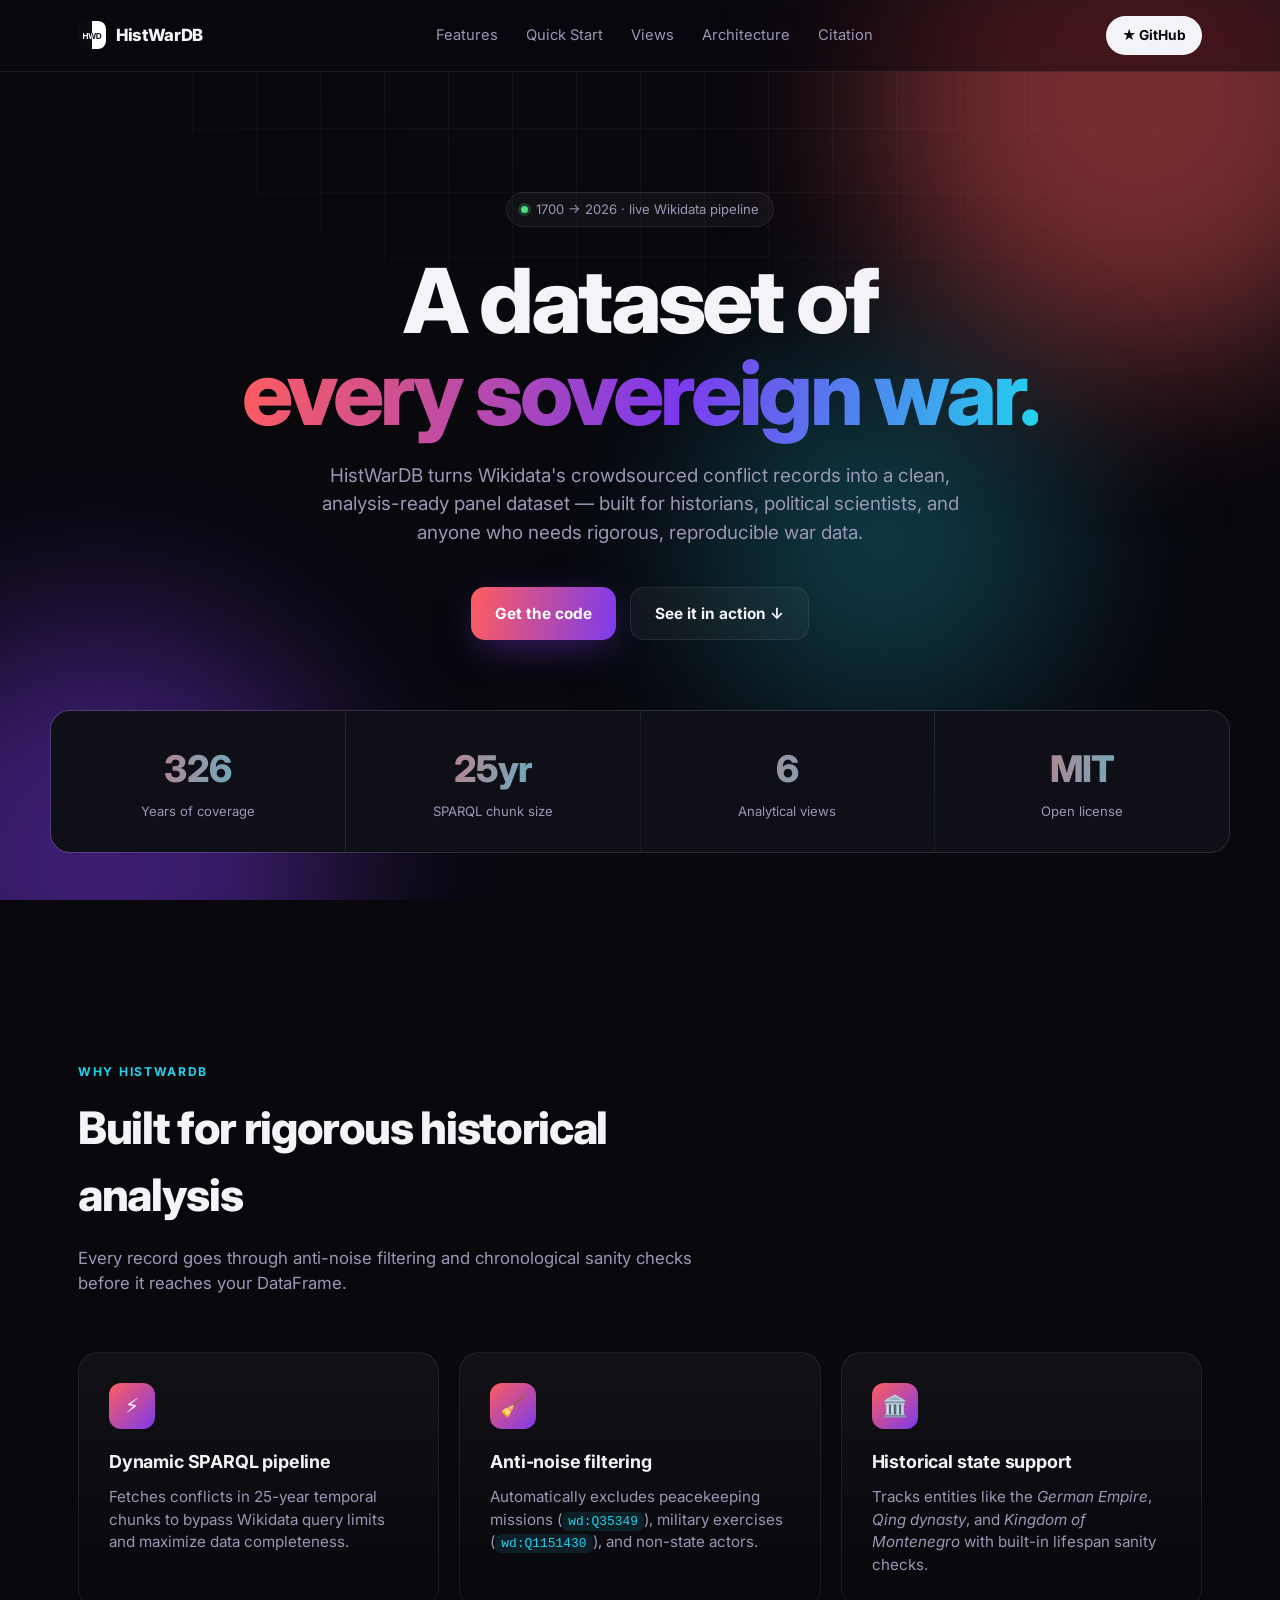
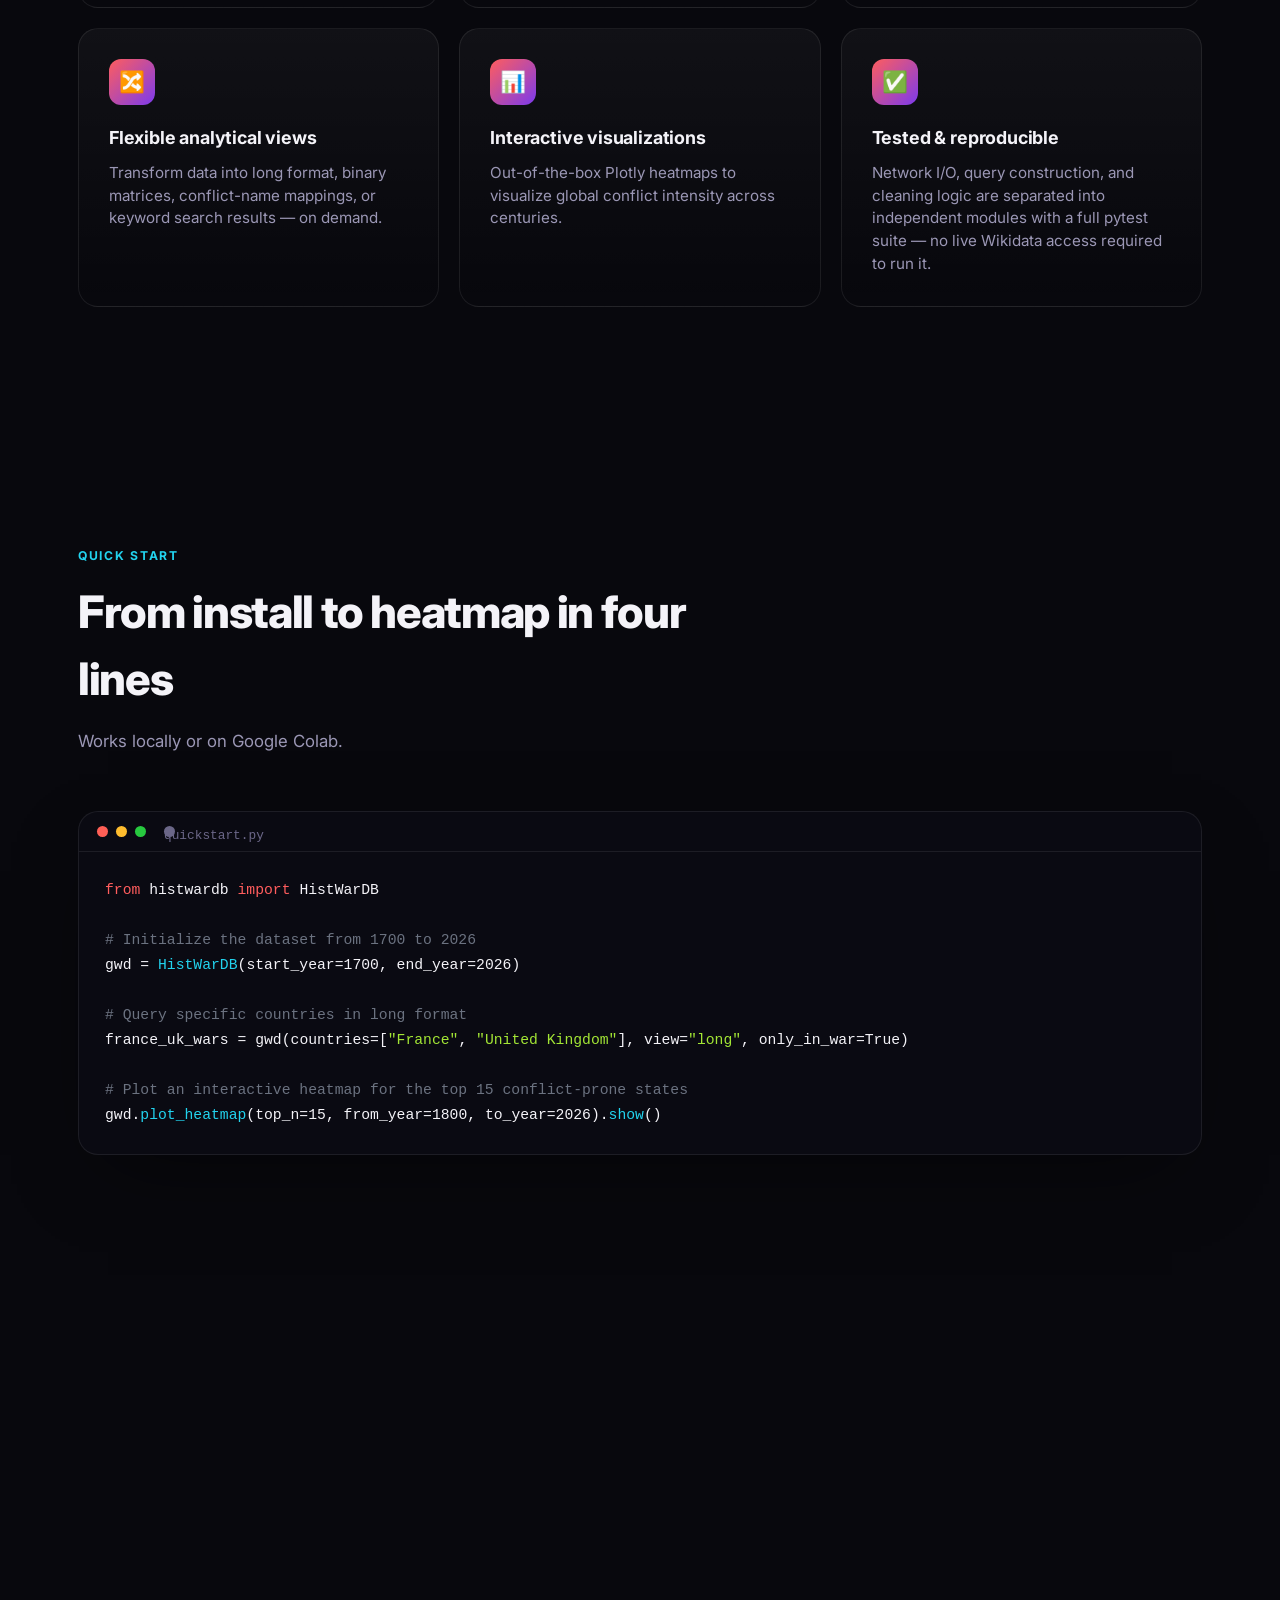
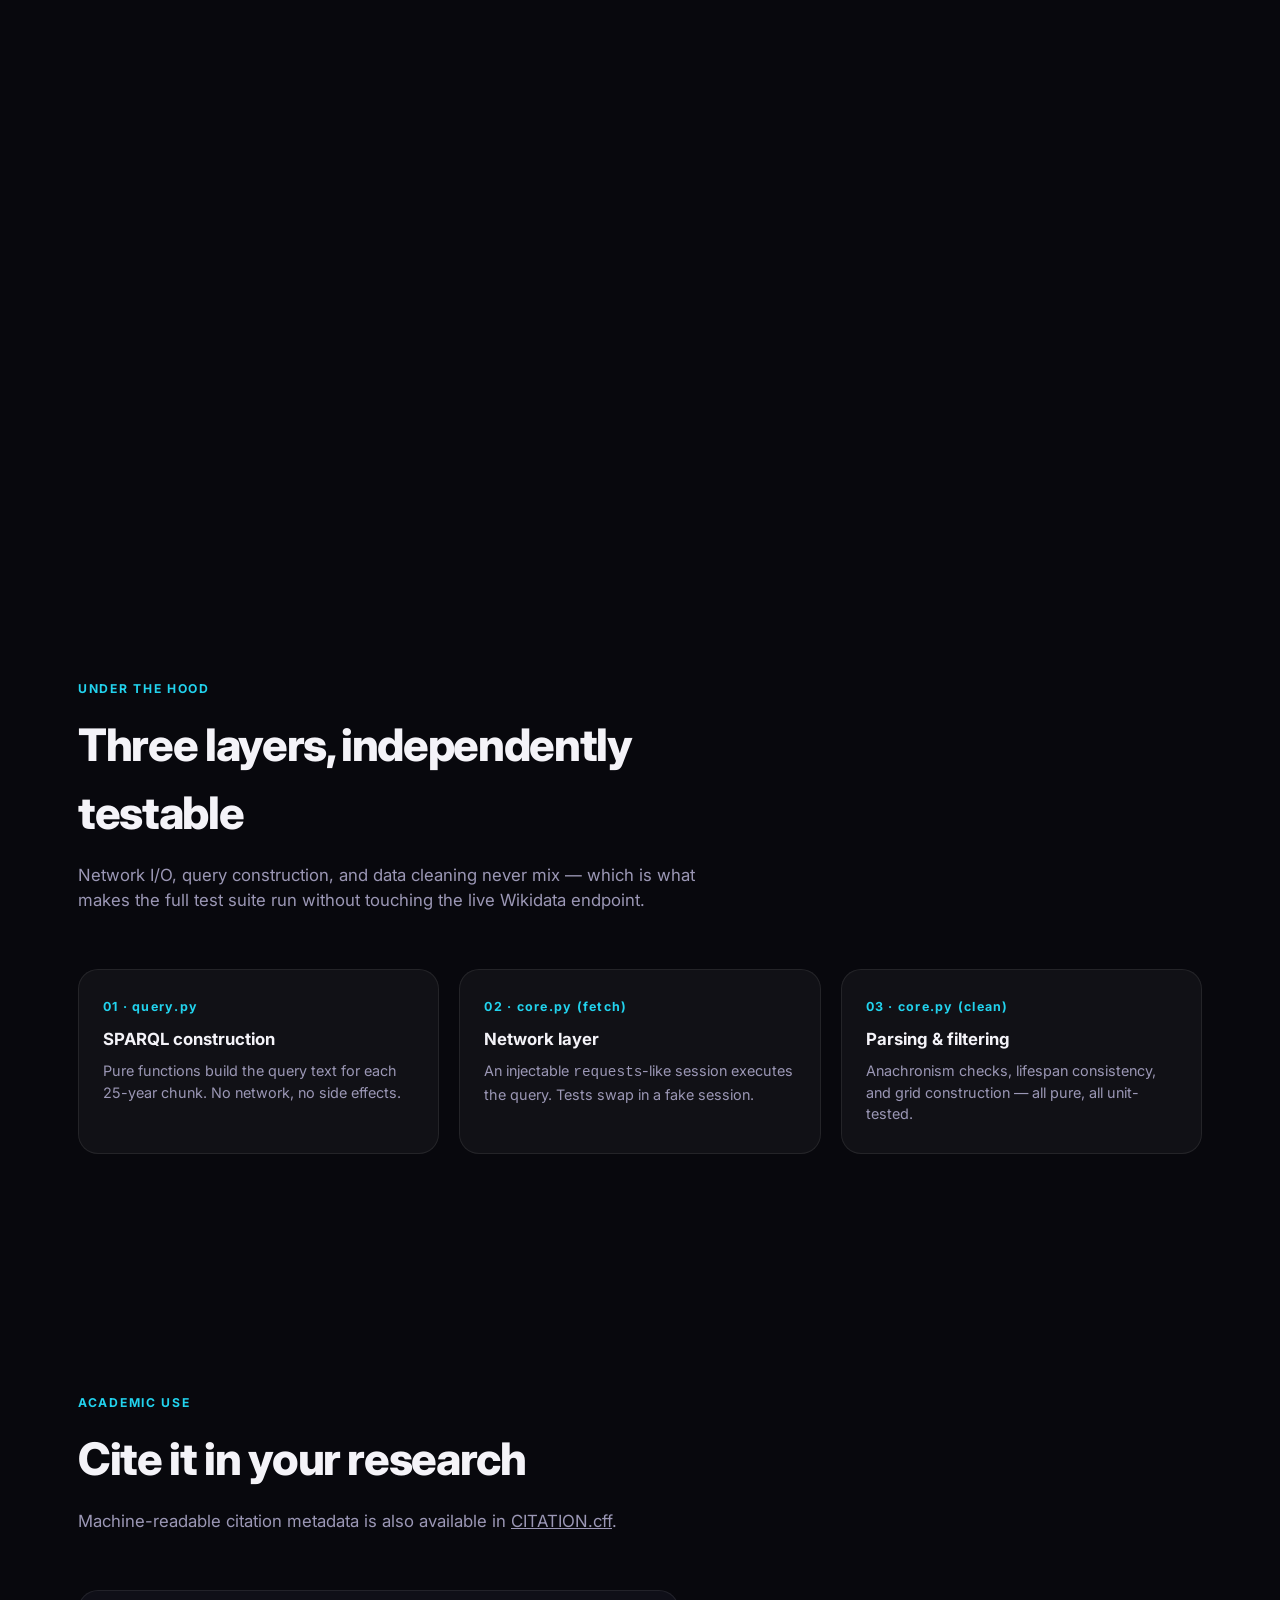
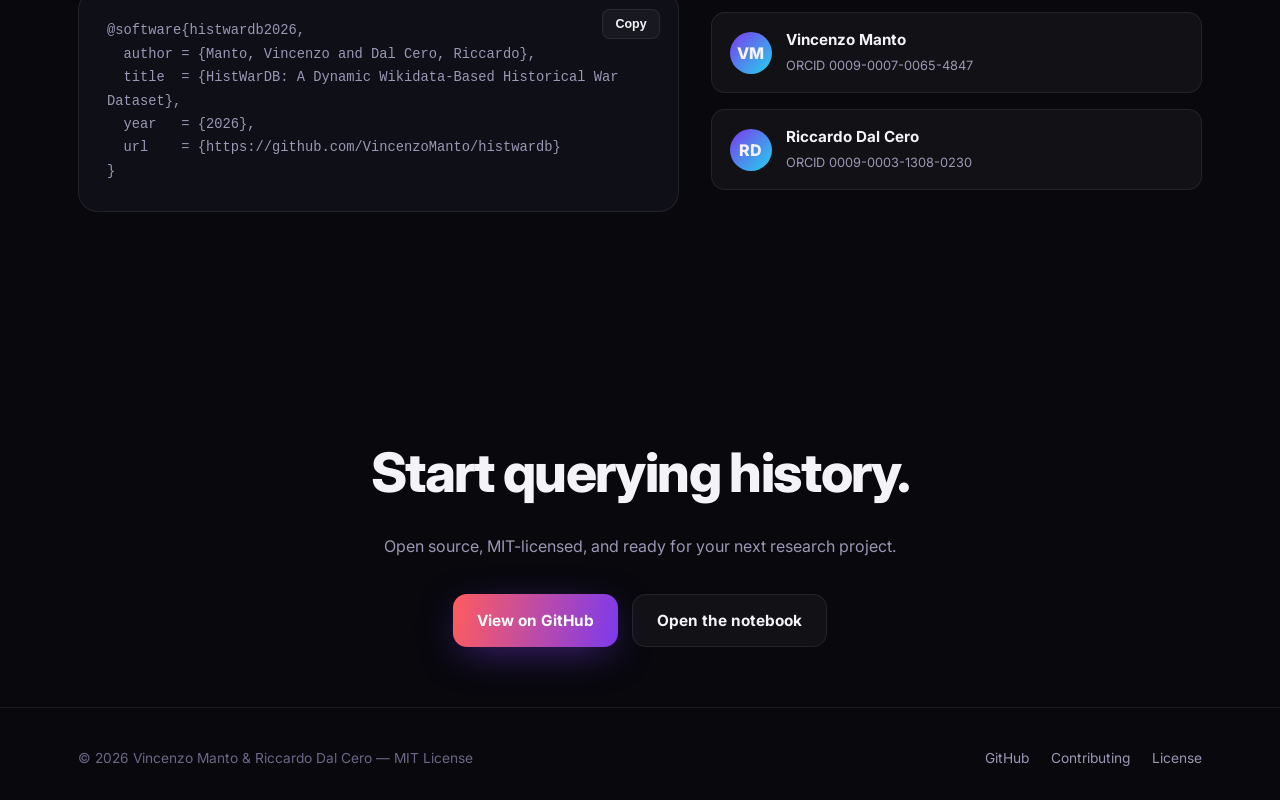
==== docs/index.html @ 5e4bce98 "pages" ====
<!doctype html>
<html lang="en">
<head>
<meta charset="utf-8" />
<meta name="viewport" content="width=device-width, initial-scale=1" />
<title>HistWarDB — Historical & Sovereign War Dataset from Wikidata</title>
<meta name="description" content="HistWarDB is an open-source Python toolkit that extracts, cleans, and analyzes global warfare data from Wikidata (1700–present). Dynamic SPARQL pipeline, anti-noise filtering, historical-state support, and interactive visualizations for researchers and data scientists." />
<meta name="keywords" content="HistWarDB, Wikidata, war dataset, conflict data, historical data, political science, SPARQL, open data, academic dataset, Python toolkit" />
<meta name="author" content="Vincenzo Manto, Riccardo Dal Cero" />
<meta name="robots" content="index, follow, max-image-preview:large" />
<link rel="canonical" href="https://vincenzomanto.github.io/HistWarDB/" />

<!-- Open Graph -->
<meta property="og:type" content="website" />
<meta property="og:site_name" content="HistWarDB" />
<meta property="og:title" content="HistWarDB — Historical & Sovereign War Dataset from Wikidata" />
<meta property="og:description" content="Dynamic SPARQL pipeline, anti-noise filtering, and interactive visualizations for global warfare data spanning 1700 to the present." />
<meta property="og:url" content="https://vincenzomanto.github.io/HistWarDB/" />
<meta property="og:image" content="https://vincenzomanto.github.io/HistWarDB/assets/og-image.svg" />
<meta property="og:image:width" content="1200" />
<meta property="og:image:height" content="630" />

<!-- Twitter -->
<meta name="twitter:card" content="summary_large_image" />
<meta name="twitter:title" content="HistWarDB — Historical & Sovereign War Dataset from Wikidata" />
<meta name="twitter:description" content="Open-source Python toolkit for extracting and analyzing global warfare data from Wikidata (1700–present)." />
<meta name="twitter:image" content="https://vincenzomanto.github.io/HistWarDB/assets/og-image.svg" />

<link rel="icon" type="image/svg+xml" href="assets/favicon.svg" />
<link rel="preconnect" href="https://fonts.googleapis.com" />
<link rel="preconnect" href="https://fonts.gstatic.com" crossorigin />
<link href="https://fonts.googleapis.com/css2?family=Inter:wght@400;500;600;700;800&display=swap" rel="stylesheet" />
<link rel="stylesheet" href="assets/style.css" />

<script type="application/ld+json">
{
  "@context": "https://schema.org",
  "@type": "SoftwareSourceCode",
  "name": "HistWarDB",
  "alternateName": "HistoricalWarDB",
  "description": "A dynamic, programmatic Python toolkit that extracts, cleans, and analyzes global warfare data from Wikidata spanning from 1700 to the present, supporting both modern sovereign states and historical empires.",
  "url": "https://vincenzomanto.github.io/HistWarDB/",
  "codeRepository": "https://github.com/VincenzoManto/histwardb",
  "programmingLanguage": "Python",
  "license": "https://opensource.org/licenses/MIT",
  "keywords": "wikidata, conflict-data, historical-data, political-science, war, open-data",
  "author": [
    {
      "@type": "Person",
      "name": "Vincenzo Manto",
      "sameAs": "https://orcid.org/0009-0007-0065-4847"
    },
    {
      "@type": "Person",
      "name": "Riccardo Dal Cero",
      "sameAs": "https://orcid.org/0009-0003-1308-0230"
    }
  ],
  "dateModified": "2026-10-08"
}
</script>
</head>
<body>

<div class="fx-grid" aria-hidden="true"></div>
<div class="fx-blobs" aria-hidden="true">
  <span class="b1"></span>
  <span class="b2"></span>
  <span class="b3"></span>
</div>

<header class="nav">
  <div class="nav-inner">
    <a class="brand" href="#top">
      <img src="assets/favicon.svg" alt="" width="28" height="28" />
      HistWarDB
    </a>
    <nav class="links">
      <a href="#features">Features</a>
      <a href="#quickstart">Quick Start</a>
      <a href="#views">Views</a>
      <a href="#architecture">Architecture</a>
      <a href="#citation">Citation</a>
    </nav>
    <a class="nav-cta" href="https://github.com/VincenzoManto/histwardb" rel="noopener">
      ★ GitHub
    </a>
  </div>
</header>

<main id="top">

  <section class="hero wrap">
    <span class="kicker"><span class="dot"></span> 1700 → 2026 · live Wikidata pipeline</span>
    <h1 class="display">A dataset of<br><span class="accent">every sovereign war.</span></h1>
    <p class="sub">
      HistWarDB turns Wikidata's crowdsourced conflict records into a clean,
      analysis-ready panel dataset — built for historians, political
      scientists, and anyone who needs rigorous, reproducible war data.
    </p>
    <div class="hero-cta">
      <a class="btn primary" href="https://github.com/VincenzoManto/histwardb" rel="noopener">Get the code</a>
      <a class="btn ghost" href="#quickstart">See it in action ↓</a>
    </div>

    <div class="stats reveal">
      <div class="stat">
        <div class="num"><span data-count="326" data-suffix="">0</span></div>
        <div class="lbl">Years of coverage</div>
      </div>
      <div class="stat">
        <div class="num"><span data-count="25" data-suffix="yr">0</span></div>
        <div class="lbl">SPARQL chunk size</div>
      </div>
      <div class="stat">
        <div class="num"><span data-count="6" data-suffix="">0</span></div>
        <div class="lbl">Analytical views</div>
      </div>
      <div class="stat">
        <div class="num">MIT</div>
        <div class="lbl">Open license</div>
      </div>
    </div>
  </section>

  <section id="features">
    <div class="wrap">
      <div class="section-head reveal">
        <span class="eyebrow">Why HistWarDB</span>
        <h2>Built for rigorous historical analysis</h2>
        <p>Every record goes through anti-noise filtering and chronological sanity checks before it reaches your DataFrame.</p>
      </div>

      <div class="grid">
        <div class="card reveal">
          <div class="icon">⚡</div>
          <h3>Dynamic SPARQL pipeline</h3>
          <p>Fetches conflicts in 25-year temporal chunks to bypass Wikidata query limits and maximize data completeness.</p>
        </div>
        <div class="card reveal">
          <div class="icon">🧹</div>
          <h3>Anti-noise filtering</h3>
          <p>Automatically excludes peacekeeping missions (<code>wd:Q35349</code>), military exercises (<code>wd:Q1151430</code>), and non-state actors.</p>
        </div>
        <div class="card reveal">
          <div class="icon">🏛️</div>
          <h3>Historical state support</h3>
          <p>Tracks entities like the <em>German Empire</em>, <em>Qing dynasty</em>, and <em>Kingdom of Montenegro</em> with built-in lifespan sanity checks.</p>
        </div>
        <div class="card reveal">
          <div class="icon">🔀</div>
          <h3>Flexible analytical views</h3>
          <p>Transform data into long format, binary matrices, conflict-name mappings, or keyword search results — on demand.</p>
        </div>
        <div class="card reveal">
          <div class="icon">📊</div>
          <h3>Interactive visualizations</h3>
          <p>Out-of-the-box Plotly heatmaps to visualize global conflict intensity across centuries.</p>
        </div>
        <div class="card reveal">
          <div class="icon">✅</div>
          <h3>Tested & reproducible</h3>
          <p>Network I/O, query construction, and cleaning logic are separated into independent modules with a full pytest suite — no live Wikidata access required to run it.</p>
        </div>
      </div>
    </div>
  </section>

  <section id="quickstart">
    <div class="wrap">
      <div class="section-head reveal">
        <span class="eyebrow">Quick start</span>
        <h2>From install to heatmap in four lines</h2>
        <p>Works locally or on Google Colab.</p>
      </div>

      <div class="code-panel reveal">
        <div class="code-topbar">
          <span></span><span></span><span></span>
          <span class="filename">quickstart.py</span>
        </div>
        <pre class="code"><span class="k">from</span> <span class="n">histwardb</span> <span class="k">import</span> <span class="n">HistWarDB</span>

<span class="c"># Initialize the dataset from 1700 to 2026</span>
<span class="n">gwd</span> <span class="n">=</span> <span class="f">HistWarDB</span>(<span class="n">start_year</span>=<span class="n">1700</span>, <span class="n">end_year</span>=<span class="n">2026</span>)

<span class="c"># Query specific countries in long format</span>
<span class="n">france_uk_wars</span> <span class="n">=</span> <span class="n">gwd</span>(<span class="n">countries</span>=[<span class="s">"France"</span>, <span class="s">"United Kingdom"</span>], <span class="n">view</span>=<span class="s">"long"</span>, <span class="n">only_in_war</span>=<span class="n">True</span>)

<span class="c"># Plot an interactive heatmap for the top 15 conflict-prone states</span>
<span class="n">gwd</span>.<span class="f">plot_heatmap</span>(<span class="n">top_n</span>=<span class="n">15</span>, <span class="n">from_year</span>=<span class="n">1800</span>, <span class="n">to_year</span>=<span class="n">2026</span>).<span class="f">show</span>()</pre>
      </div>
    </div>
  </section>

  <section id="views">
    <div class="wrap">
      <div class="section-head reveal">
        <span class="eyebrow">Analytical views</span>
        <h2>One call, six shapes of data</h2>
        <p>Every view respects the same filters: <code>countries</code>, <code>from_date</code>/<code>to_date</code>, <code>only_in_war</code>, <code>keyword</code>.</p>
      </div>

      <table class="views-table reveal">
        <thead>
          <tr><th>View</th><th>Returns</th></tr>
        </thead>
        <tbody>
          <tr><td><code>"long"</code></td><td>Tidy DataFrame: <code>Country</code>, <code>Year</code>, <code>War_State</code>, <code>Active_Conflicts</code>.</td></tr>
          <tr><td><code>"binary"</code></td><td>Wide pivot: countries × years, <code>1</code> = at war, <code>0</code> = peace.</td></tr>
          <tr><td><code>"names"</code></td><td>Wide pivot with literal conflict names active per year.</td></tr>
          <tr><td><code>"list"</code></td><td>Alphabetical list of unique conflict names under current filters.</td></tr>
          <tr><td><code>"countries"</code></td><td>Sorted list of active states matching the query.</td></tr>
          <tr><td><code>"conflicts"</code></td><td>Sorted list of unique conflicts matching the query.</td></tr>
        </tbody>
      </table>
    </div>
  </section>

  <section id="architecture">
    <div class="wrap">
      <div class="section-head reveal">
        <span class="eyebrow">Under the hood</span>
        <h2>Three layers, independently testable</h2>
        <p>Network I/O, query construction, and data cleaning never mix — which is what makes the full test suite run without touching the live Wikidata endpoint.</p>
      </div>

      <div class="arch reveal">
        <div class="step">
          <div class="no">01 · query.py</div>
          <h4>SPARQL construction</h4>
          <p>Pure functions build the query text for each 25-year chunk. No network, no side effects.</p>
        </div>
        <div class="step">
          <div class="no">02 · core.py (fetch)</div>
          <h4>Network layer</h4>
          <p>An injectable <code>requests</code>-like session executes the query. Tests swap in a fake session.</p>
        </div>
        <div class="step">
          <div class="no">03 · core.py (clean)</div>
          <h4>Parsing &amp; filtering</h4>
          <p>Anachronism checks, lifespan consistency, and grid construction — all pure, all unit-tested.</p>
        </div>
      </div>
    </div>
  </section>

  <section id="citation">
    <div class="wrap">
      <div class="section-head reveal">
        <span class="eyebrow">Academic use</span>
        <h2>Cite it in your research</h2>
        <p>Machine-readable citation metadata is also available in <a href="https://github.com/VincenzoManto/histwardb/blob/main/CITATION.cff">CITATION.cff</a>.</p>
      </div>

      <div class="cite-panel reveal">
        <div class="cite-box">
          <button class="copy-btn" data-copy="#bibtex">Copy</button>
          <pre id="bibtex">@software{histwardb2026,
  author = {Manto, Vincenzo and Dal Cero, Riccardo},
  title  = {HistWarDB: A Dynamic Wikidata-Based Historical War Dataset},
  year   = {2026},
  url    = {https://github.com/VincenzoManto/histwardb}
}</pre>
        </div>
        <div class="authors">
          <a class="author" href="https://orcid.org/0009-0007-0065-4847" rel="noopener">
            <div class="av">VM</div>
            <div class="meta"><strong>Vincenzo Manto</strong><span>ORCID 0009-0007-0065-4847</span></div>
          </a>
          <a class="author" href="https://orcid.org/0009-0003-1308-0230" rel="noopener">
            <div class="av">RD</div>
            <div class="meta"><strong>Riccardo Dal Cero</strong><span>ORCID 0009-0003-1308-0230</span></div>
          </a>
        </div>
      </div>
    </div>
  </section>

  <section class="cta-final wrap reveal">
    <h2>Start querying history.</h2>
    <p>Open source, MIT-licensed, and ready for your next research project.</p>
    <div class="hero-cta">
      <a class="btn primary" href="https://github.com/VincenzoManto/histwardb" rel="noopener">View on GitHub</a>
      <a class="btn ghost" href="https://github.com/VincenzoManto/histwardb/blob/main/HistWarDB.ipynb" rel="noopener">Open the notebook</a>
    </div>
  </section>

</main>

<footer>
  <div class="wrap foot-inner">
    <span>© 2026 Vincenzo Manto &amp; Riccardo Dal Cero — MIT License</span>
    <div class="foot-links">
      <a href="https://github.com/VincenzoManto/histwardb" rel="noopener">GitHub</a>
      <a href="https://github.com/VincenzoManto/histwardb/blob/main/CONTRIBUTING.md" rel="noopener">Contributing</a>
      <a href="https://github.com/VincenzoManto/histwardb/blob/main/LICENSE" rel="noopener">License</a>
    </div>
  </div>
</footer>

<script src="assets/script.js"></script>
</body>
</html>
---- docs/assets/style.css ----
:root {
  --bg: #08080d;
  --bg-soft: #0f0f18;
  --ink: #f4f3f8;
  --ink-dim: #9b97b5;
  --ink-dimmer: #6b6788;
  --accent-1: #ff5d5d;
  --accent-2: #7c3aed;
  --accent-3: #22d3ee;
  --line: rgba(255, 255, 255, 0.08);
  --glass: rgba(255, 255, 255, 0.04);
  --radius: 20px;
  --maxw: 1180px;
  --ease: cubic-bezier(0.16, 1, 0.3, 1);
}

* {
  box-sizing: border-box;
}

html {
  scroll-behavior: smooth;
}

body {
  margin: 0;
  background: var(--bg);
  color: var(--ink);
  font-family: "Inter", "Segoe UI", system-ui, -apple-system, sans-serif;
  line-height: 1.5;
  -webkit-font-smoothing: antialiased;
  overflow-x: hidden;
}

::selection {
  background: var(--accent-2);
  color: white;
}

a {
  color: inherit;
}

.wrap {
  max-width: var(--maxw);
  margin: 0 auto;
  padding: 0 28px;
}

/* ---------- Background FX ---------- */

.fx-blobs {
  position: fixed;
  inset: 0;
  z-index: 0;
  pointer-events: none;
  overflow: hidden;
}

.fx-blobs span {
  position: absolute;
  border-radius: 50%;
  filter: blur(90px);
  opacity: 0.45;
  will-change: transform;
}

.fx-blobs .b1 {
  width: 520px;
  height: 520px;
  top: -160px;
  right: -120px;
  background: var(--accent-1);
  animation: float1 22s ease-in-out infinite;
}

.fx-blobs .b2 {
  width: 480px;
  height: 480px;
  bottom: -200px;
  left: -140px;
  background: var(--accent-2);
  animation: float2 26s ease-in-out infinite;
}

.fx-blobs .b3 {
  width: 360px;
  height: 360px;
  top: 40%;
  left: 55%;
  background: var(--accent-3);
  opacity: 0.25;
  animation: float1 30s ease-in-out infinite reverse;
}

.fx-grid {
  position: fixed;
  inset: 0;
  z-index: 0;
  pointer-events: none;
  background-image: linear-gradient(var(--line) 1px, transparent 1px),
    linear-gradient(90deg, var(--line) 1px, transparent 1px);
  background-size: 64px 64px;
  mask-image: radial-gradient(ellipse 60% 50% at 50% 0%, black 40%, transparent 100%);
  opacity: 0.5;
}

@keyframes float1 {
  0%, 100% { transform: translate(0, 0) scale(1); }
  50% { transform: translate(-60px, 60px) scale(1.12); }
}

@keyframes float2 {
  0%, 100% { transform: translate(0, 0) scale(1); }
  50% { transform: translate(50px, -40px) scale(1.08); }
}

/* ---------- Nav ---------- */

header.nav {
  position: sticky;
  top: 0;
  z-index: 50;
  backdrop-filter: blur(16px) saturate(140%);
  background: rgba(8, 8, 13, 0.55);
  border-bottom: 1px solid var(--line);
}

.nav-inner {
  display: flex;
  align-items: center;
  justify-content: space-between;
  padding: 16px 28px;
  max-width: var(--maxw);
  margin: 0 auto;
}

.brand {
  display: flex;
  align-items: center;
  gap: 10px;
  font-weight: 800;
  letter-spacing: -0.02em;
  font-size: 1.05rem;
  text-decoration: none;
}

.brand img {
  width: 28px;
  height: 28px;
  border-radius: 8px;
}

nav.links {
  display: flex;
  gap: 28px;
  font-size: 0.92rem;
  color: var(--ink-dim);
}

nav.links a {
  text-decoration: none;
  position: relative;
  transition: color 0.2s var(--ease);
}

nav.links a:hover {
  color: var(--ink);
}

.nav-cta {
  display: inline-flex;
  align-items: center;
  gap: 8px;
  padding: 9px 16px;
  border-radius: 999px;
  background: var(--ink);
  color: var(--bg) !important;
  font-weight: 700;
  font-size: 0.86rem;
  text-decoration: none;
  transition: transform 0.25s var(--ease), box-shadow 0.25s var(--ease);
}

.nav-cta:hover {
  transform: translateY(-2px);
  box-shadow: 0 10px 30px rgba(255, 255, 255, 0.15);
}

/* ---------- Hero ---------- */

main {
  position: relative;
  z-index: 1;
}

.hero {
  padding: 120px 0 90px;
  text-align: center;
}

.kicker {
  display: inline-flex;
  align-items: center;
  gap: 8px;
  padding: 7px 14px;
  border-radius: 999px;
  border: 1px solid var(--line);
  background: var(--glass);
  font-size: 0.82rem;
  color: var(--ink-dim);
  margin-bottom: 28px;
  opacity: 0;
  animation: rise 0.8s var(--ease) 0.1s forwards;
}

.kicker .dot {
  width: 7px;
  height: 7px;
  border-radius: 50%;
  background: #4ade80;
  box-shadow: 0 0 0 3px rgba(74, 222, 128, 0.2);
}

h1.display {
  font-size: clamp(2.8rem, 7vw, 6.2rem);
  font-weight: 800;
  letter-spacing: -0.04em;
  line-height: 1.02;
  margin: 0 0 24px;
  opacity: 0;
  animation: rise 0.9s var(--ease) 0.2s forwards;
}

h1.display .accent {
  background: linear-gradient(100deg, var(--accent-1), var(--accent-2) 55%, var(--accent-3));
  -webkit-background-clip: text;
  background-clip: text;
  color: transparent;
}

.sub {
  max-width: 640px;
  margin: 0 auto 40px;
  font-size: 1.18rem;
  color: var(--ink-dim);
  opacity: 0;
  animation: rise 0.9s var(--ease) 0.32s forwards;
}

.hero-cta {
  display: flex;
  gap: 14px;
  justify-content: center;
  flex-wrap: wrap;
  opacity: 0;
  animation: rise 0.9s var(--ease) 0.42s forwards;
}

.btn {
  display: inline-flex;
  align-items: center;
  gap: 10px;
  padding: 14px 24px;
  border-radius: 14px;
  font-weight: 700;
  font-size: 0.96rem;
  text-decoration: none;
  transition: transform 0.25s var(--ease), box-shadow 0.25s var(--ease), background 0.25s var(--ease);
}

.btn.primary {
  background: linear-gradient(100deg, var(--accent-1), var(--accent-2));
  color: white;
  box-shadow: 0 10px 40px -10px rgba(124, 58, 237, 0.6);
}

.btn.primary:hover {
  transform: translateY(-3px);
  box-shadow: 0 16px 50px -12px rgba(124, 58, 237, 0.75);
}

.btn.ghost {
  background: var(--glass);
  border: 1px solid var(--line);
  color: var(--ink);
}

.btn.ghost:hover {
  transform: translateY(-3px);
  background: rgba(255, 255, 255, 0.08);
}

@keyframes rise {
  from { opacity: 0; transform: translateY(18px); }
  to { opacity: 1; transform: translateY(0); }
}

/* ---------- Stats ---------- */

.stats {
  display: grid;
  grid-template-columns: repeat(4, 1fr);
  gap: 1px;
  background: var(--line);
  border: 1px solid var(--line);
  border-radius: var(--radius);
  overflow: hidden;
  margin-top: 70px;
}

.stat {
  background: var(--bg-soft);
  padding: 30px 20px;
  text-align: center;
}

.stat .num {
  font-size: clamp(1.6rem, 3vw, 2.3rem);
  font-weight: 800;
  letter-spacing: -0.02em;
  background: linear-gradient(100deg, var(--accent-1), var(--accent-3));
  -webkit-background-clip: text;
  background-clip: text;
  color: transparent;
}

.stat .lbl {
  margin-top: 6px;
  font-size: 0.82rem;
  color: var(--ink-dim);
}

/* ---------- Sections ---------- */

section {
  padding: 120px 0;
}

.section-head {
  max-width: 640px;
  margin: 0 0 56px;
}

.eyebrow {
  text-transform: uppercase;
  letter-spacing: 0.14em;
  font-size: 0.76rem;
  font-weight: 700;
  color: var(--accent-3);
  margin-bottom: 14px;
  display: block;
}

.section-head h2 {
  font-size: clamp(2rem, 4vw, 2.8rem);
  font-weight: 800;
  letter-spacing: -0.03em;
  margin: 0 0 16px;
}

.section-head p {
  color: var(--ink-dim);
  font-size: 1.05rem;
  margin: 0;
}

.reveal {
  opacity: 0;
  transform: translateY(28px);
  transition: opacity 0.7s var(--ease), transform 0.7s var(--ease);
}

.reveal.in {
  opacity: 1;
  transform: translateY(0);
}

/* ---------- Feature grid ---------- */

.grid {
  display: grid;
  grid-template-columns: repeat(3, 1fr);
  gap: 20px;
}

.card {
  position: relative;
  padding: 30px;
  border-radius: var(--radius);
  border: 1px solid var(--line);
  background: linear-gradient(180deg, var(--glass), transparent);
  transition: transform 0.35s var(--ease), border-color 0.35s var(--ease), background 0.35s var(--ease);
}

.card:hover {
  transform: translateY(-6px);
  border-color: rgba(255, 255, 255, 0.18);
  background: linear-gradient(180deg, rgba(255, 255, 255, 0.07), transparent);
}

.card .icon {
  width: 46px;
  height: 46px;
  border-radius: 12px;
  display: flex;
  align-items: center;
  justify-content: center;
  font-size: 1.3rem;
  margin-bottom: 20px;
  background: linear-gradient(135deg, var(--accent-1), var(--accent-2));
}

.card h3 {
  margin: 0 0 10px;
  font-size: 1.12rem;
  letter-spacing: -0.01em;
}

.card p {
  margin: 0;
  color: var(--ink-dim);
  font-size: 0.95rem;
}

.card code {
  color: var(--accent-3);
  background: rgba(34, 211, 238, 0.1);
  padding: 2px 6px;
  border-radius: 6px;
  font-size: 0.85em;
}

/* ---------- Code showcase ---------- */

.code-panel {
  border-radius: var(--radius);
  border: 1px solid var(--line);
  background: #0a0a12;
  overflow: hidden;
  box-shadow: 0 30px 80px -30px rgba(0, 0, 0, 0.6);
}

.code-topbar {
  display: flex;
  align-items: center;
  gap: 8px;
  padding: 14px 18px;
  border-bottom: 1px solid var(--line);
}

.code-topbar span {
  width: 11px;
  height: 11px;
  border-radius: 50%;
  background: var(--ink-dimmer);
}

.code-topbar span:nth-child(1) { background: #ff5f56; }
.code-topbar span:nth-child(2) { background: #ffbd2e; }
.code-topbar span:nth-child(3) { background: #27c93f; }

.code-topbar .filename {
  margin-left: 10px;
  font-size: 0.8rem;
  color: var(--ink-dimmer);
  font-family: "SFMono-Regular", Consolas, Menlo, monospace;
}

pre.code {
  margin: 0;
  padding: 26px;
  overflow-x: auto;
  font-family: "SFMono-Regular", Consolas, Menlo, monospace;
  font-size: 0.92rem;
  line-height: 1.7;
}

pre.code .c { color: #6b7280; }
pre.code .k { color: #ff5d5d; }
pre.code .s { color: #a3e635; }
pre.code .f { color: #22d3ee; }
pre.code .n { color: #f4f3f8; }

/* ---------- Views table ---------- */

.views-table {
  width: 100%;
  border-collapse: collapse;
  border-radius: var(--radius);
  overflow: hidden;
  border: 1px solid var(--line);
}

.views-table th, .views-table td {
  text-align: left;
  padding: 18px 22px;
  border-bottom: 1px solid var(--line);
  font-size: 0.95rem;
}

.views-table thead th {
  background: var(--glass);
  color: var(--ink-dim);
  font-size: 0.78rem;
  text-transform: uppercase;
  letter-spacing: 0.08em;
}

.views-table tbody tr:last-child td {
  border-bottom: none;
}

.views-table tbody tr:hover {
  background: rgba(255, 255, 255, 0.03);
}

.views-table code {
  color: var(--accent-1);
  font-weight: 700;
}

/* ---------- Timeline / architecture ---------- */

.arch {
  display: grid;
  grid-template-columns: repeat(3, 1fr);
  gap: 20px;
}

.arch .step {
  position: relative;
  padding: 28px 24px;
  border-radius: var(--radius);
  border: 1px solid var(--line);
  background: var(--glass);
}

.arch .step .no {
  font-size: 0.78rem;
  font-weight: 700;
  color: var(--accent-3);
  letter-spacing: 0.1em;
}

.arch .step h4 {
  margin: 10px 0 8px;
  font-size: 1.05rem;
}

.arch .step p {
  margin: 0;
  color: var(--ink-dim);
  font-size: 0.9rem;
}

.arch-arrow {
  display: none;
}

/* ---------- Citation ---------- */

.cite-panel {
  display: grid;
  grid-template-columns: 1.1fr 0.9fr;
  gap: 32px;
  align-items: center;
}

.cite-box {
  border-radius: var(--radius);
  border: 1px solid var(--line);
  background: var(--bg-soft);
  padding: 28px;
  position: relative;
}

.cite-box pre {
  margin: 0;
  white-space: pre-wrap;
  font-family: "SFMono-Regular", Consolas, Menlo, monospace;
  font-size: 0.86rem;
  color: var(--ink-dim);
  line-height: 1.7;
}

.copy-btn {
  position: absolute;
  top: 18px;
  right: 18px;
  font-size: 0.78rem;
  font-weight: 700;
  padding: 7px 12px;
  border-radius: 8px;
  background: var(--glass);
  border: 1px solid var(--line);
  color: var(--ink);
  cursor: pointer;
  transition: background 0.2s var(--ease);
}

.copy-btn:hover {
  background: rgba(255, 255, 255, 0.1);
}

.authors {
  display: flex;
  flex-direction: column;
  gap: 16px;
}

.author {
  display: flex;
  align-items: center;
  gap: 14px;
  padding: 16px 18px;
  border-radius: 14px;
  border: 1px solid var(--line);
  background: var(--glass);
  text-decoration: none;
}

.author .av {
  width: 42px;
  height: 42px;
  border-radius: 50%;
  background: linear-gradient(135deg, var(--accent-2), var(--accent-3));
  display: flex;
  align-items: center;
  justify-content: center;
  font-weight: 800;
  flex-shrink: 0;
}

.author .meta strong {
  display: block;
  font-size: 0.95rem;
}

.author .meta span {
  font-size: 0.8rem;
  color: var(--ink-dim);
}

/* ---------- Final CTA ---------- */

.cta-final {
  text-align: center;
  padding: 100px 0 60px;
}

.cta-final h2 {
  font-size: clamp(2rem, 5vw, 3.4rem);
  font-weight: 800;
  letter-spacing: -0.03em;
  margin: 0 0 20px;
}

.cta-final p {
  color: var(--ink-dim);
  margin: 0 0 36px;
}

/* ---------- Footer ---------- */

footer {
  border-top: 1px solid var(--line);
  padding: 40px 0;
}

.foot-inner {
  display: flex;
  justify-content: space-between;
  align-items: center;
  flex-wrap: wrap;
  gap: 16px;
  color: var(--ink-dimmer);
  font-size: 0.86rem;
}

.foot-inner a {
  color: var(--ink-dim);
  text-decoration: none;
}

.foot-inner a:hover {
  color: var(--ink);
}

.foot-links {
  display: flex;
  gap: 22px;
}

/* ---------- Responsive ---------- */

@media (max-width: 900px) {
  nav.links { display: none; }
  .stats { grid-template-columns: repeat(2, 1fr); }
  .grid { grid-template-columns: 1fr 1fr; }
  .arch { grid-template-columns: 1fr; }
  .cite-panel { grid-template-columns: 1fr; }
}

@media (max-width: 560px) {
  .grid { grid-template-columns: 1fr; }
  .hero { padding: 90px 0 60px; }
  section { padding: 80px 0; }
}

@media (prefers-reduced-motion: reduce) {
  * { animation: none !important; transition: none !important; }
}
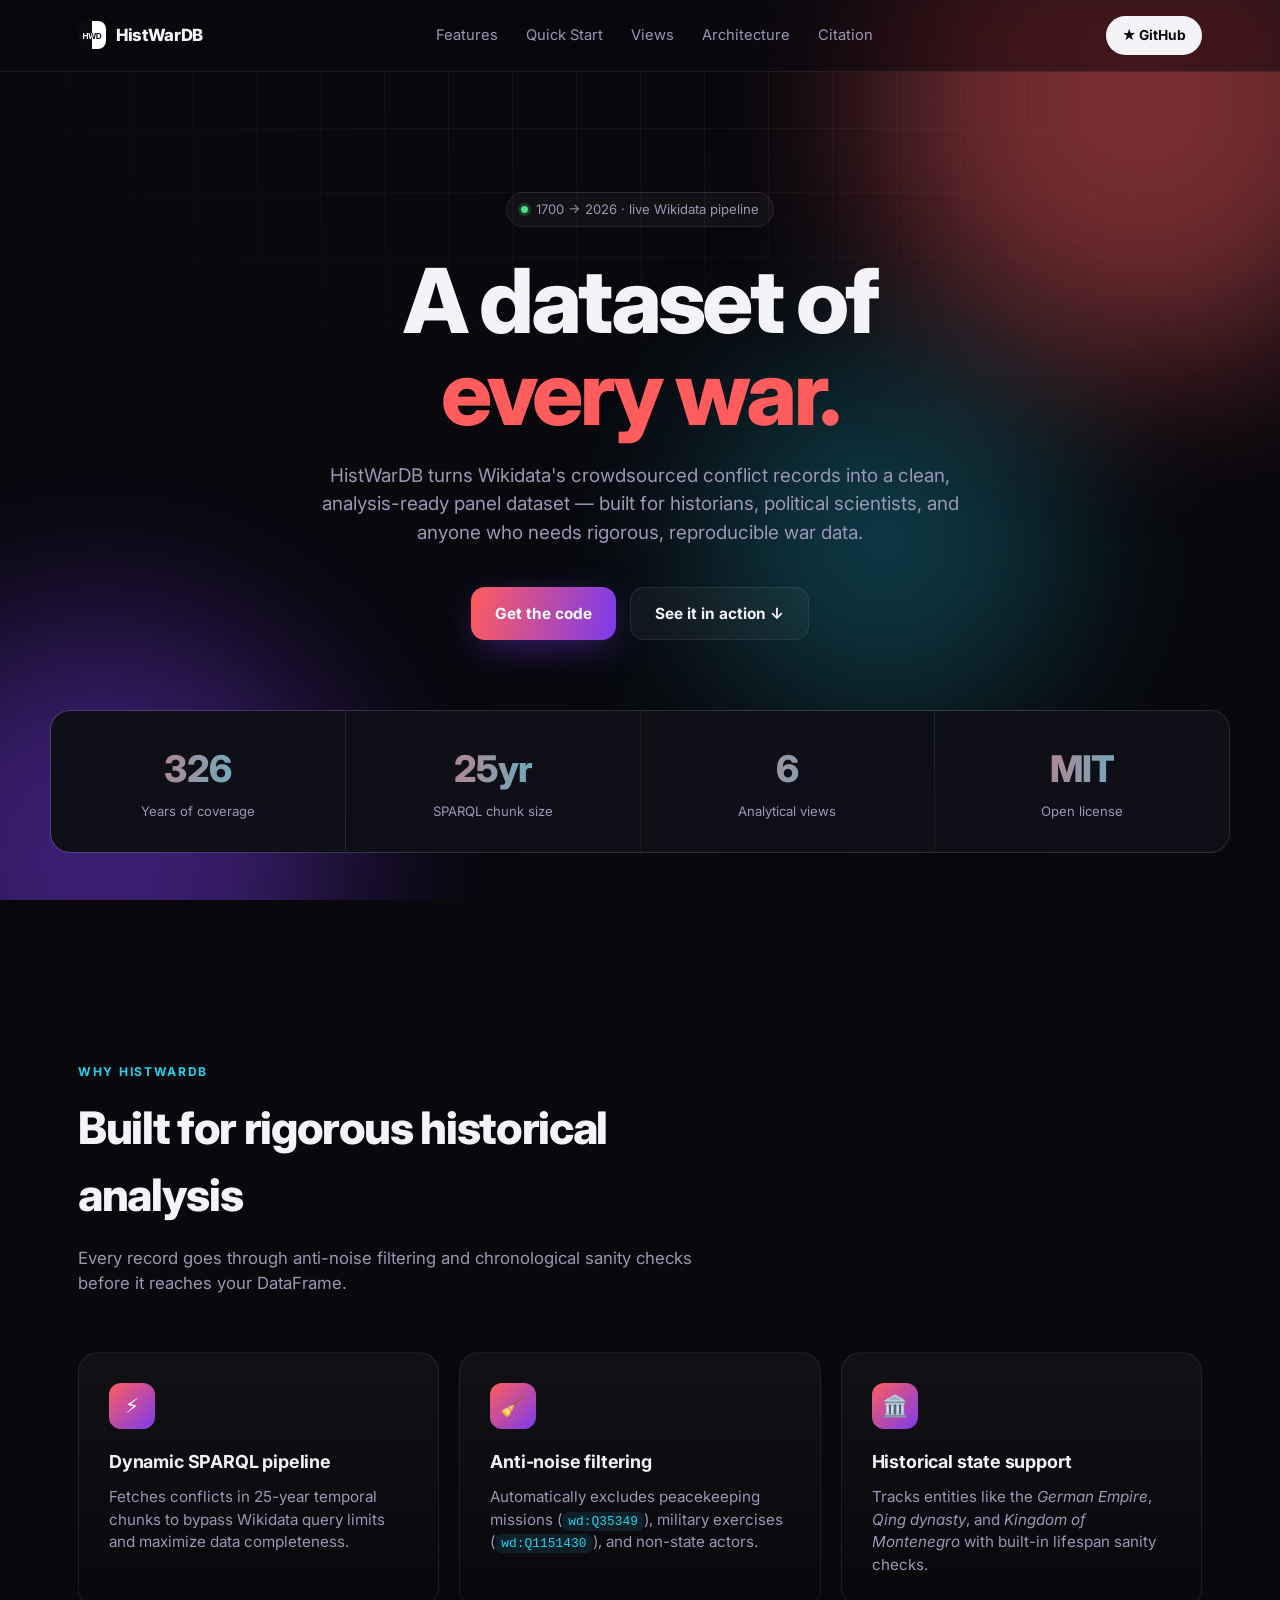
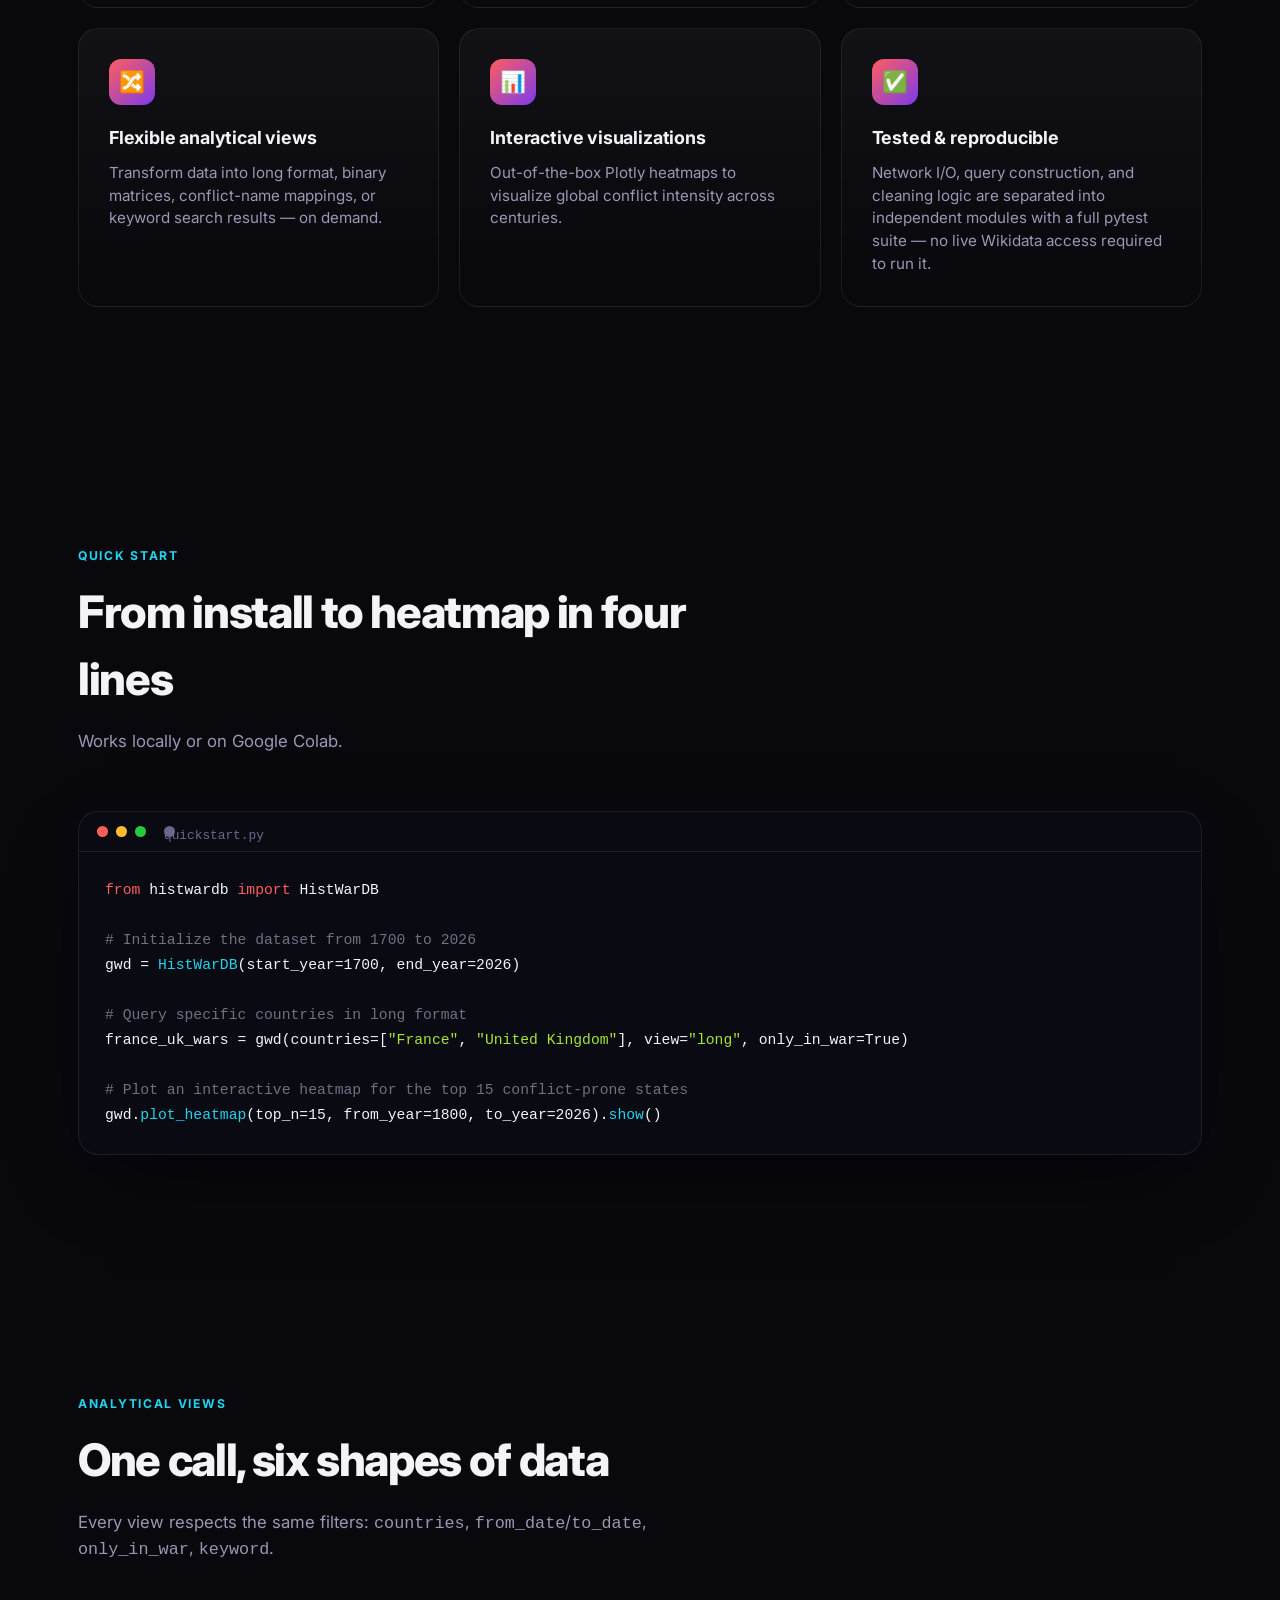
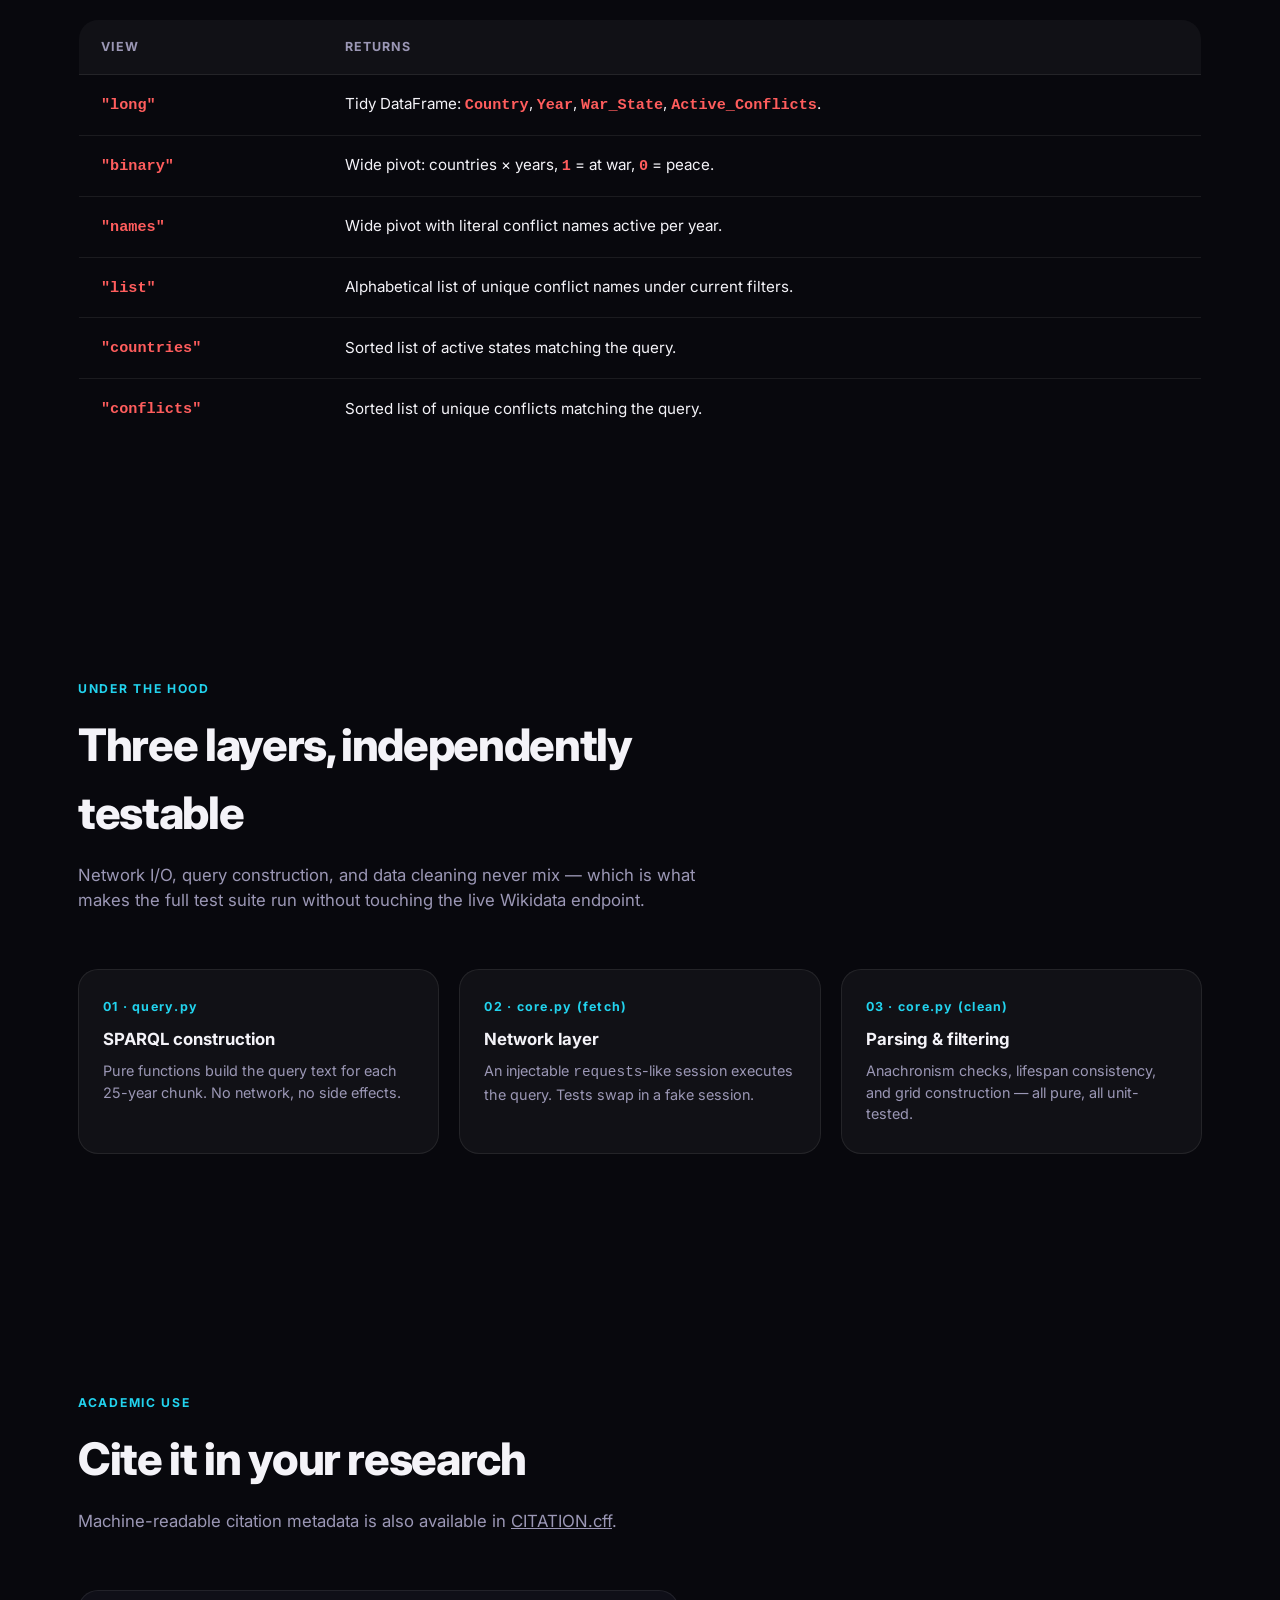
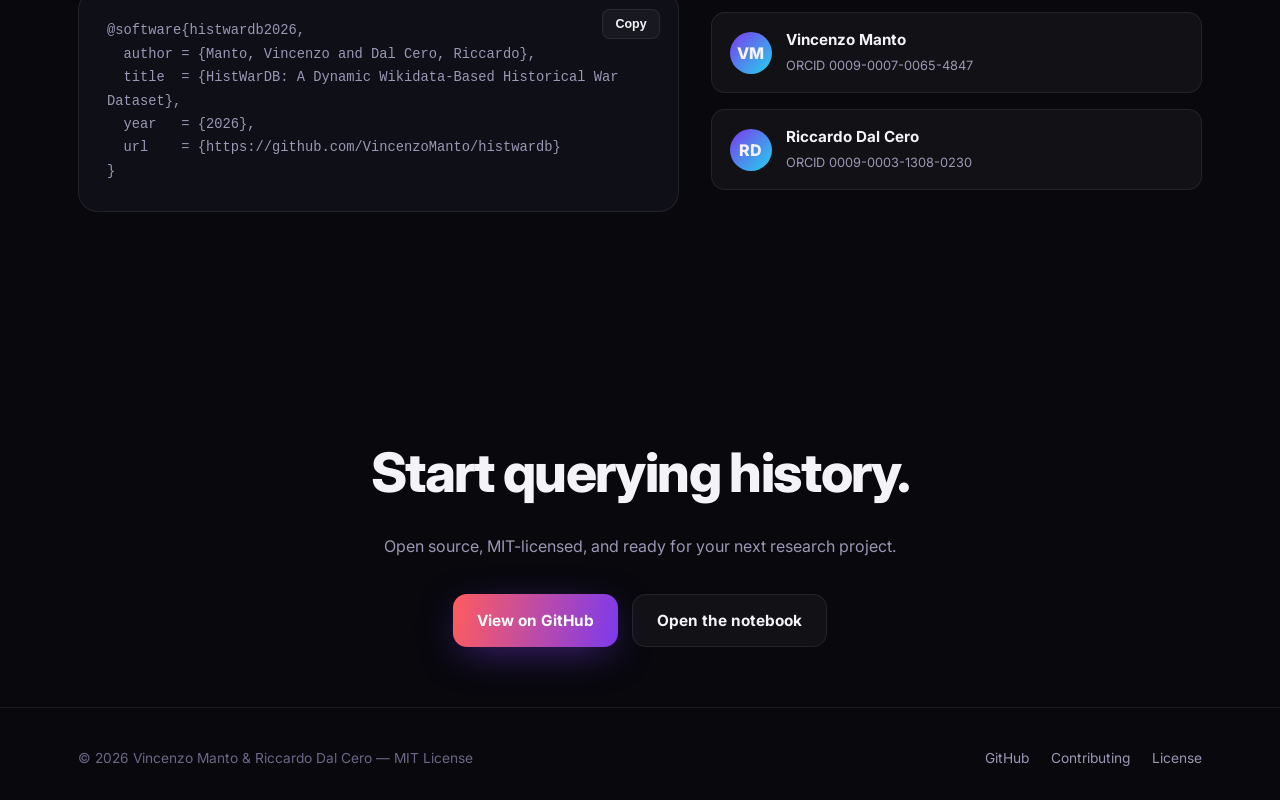
==== commit 75985d92: "improve styling" ====
--- a/docs/index.html
+++ b/docs/index.html
@@ -92,7 +92,7 @@
 
   <section class="hero wrap">
     <span class="kicker"><span class="dot"></span> 1700 → 2026 · live Wikidata pipeline</span>
-    <h1 class="display">A dataset of<br><span class="accent">every sovereign war.</span></h1>
+    <h1 class="display">A dataset of<br><span class="accent">every war.</span></h1>
     <p class="sub">
       HistWarDB turns Wikidata's crowdsourced conflict records into a clean,
       analysis-ready panel dataset — built for historians, political
--- a/docs/assets/style.css
+++ b/docs/assets/style.css
@@ -233,10 +233,7 @@
 }
 
 h1.display .accent {
-  background: linear-gradient(100deg, var(--accent-1), var(--accent-2) 55%, var(--accent-3));
-  -webkit-background-clip: text;
-  background-clip: text;
-  color: transparent;
+  color: var(--accent-1);
 }
 
 .sub {
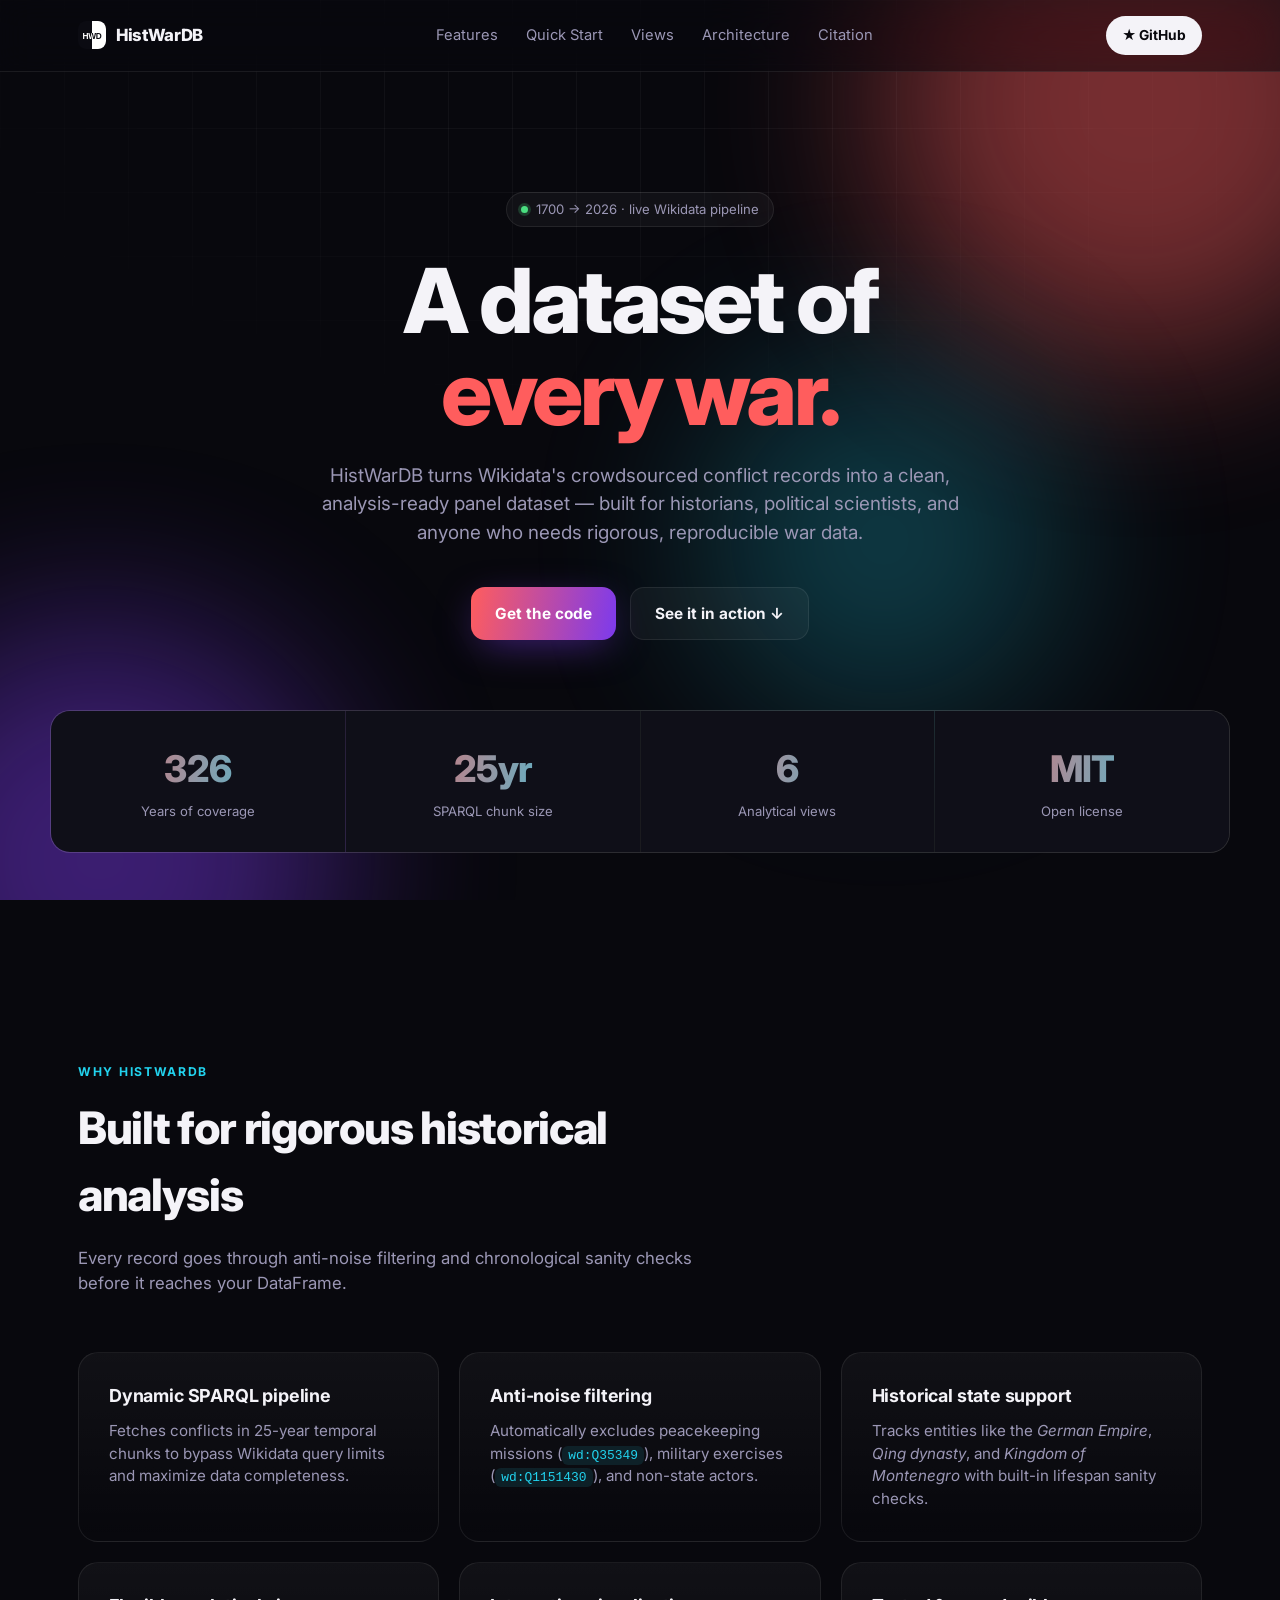
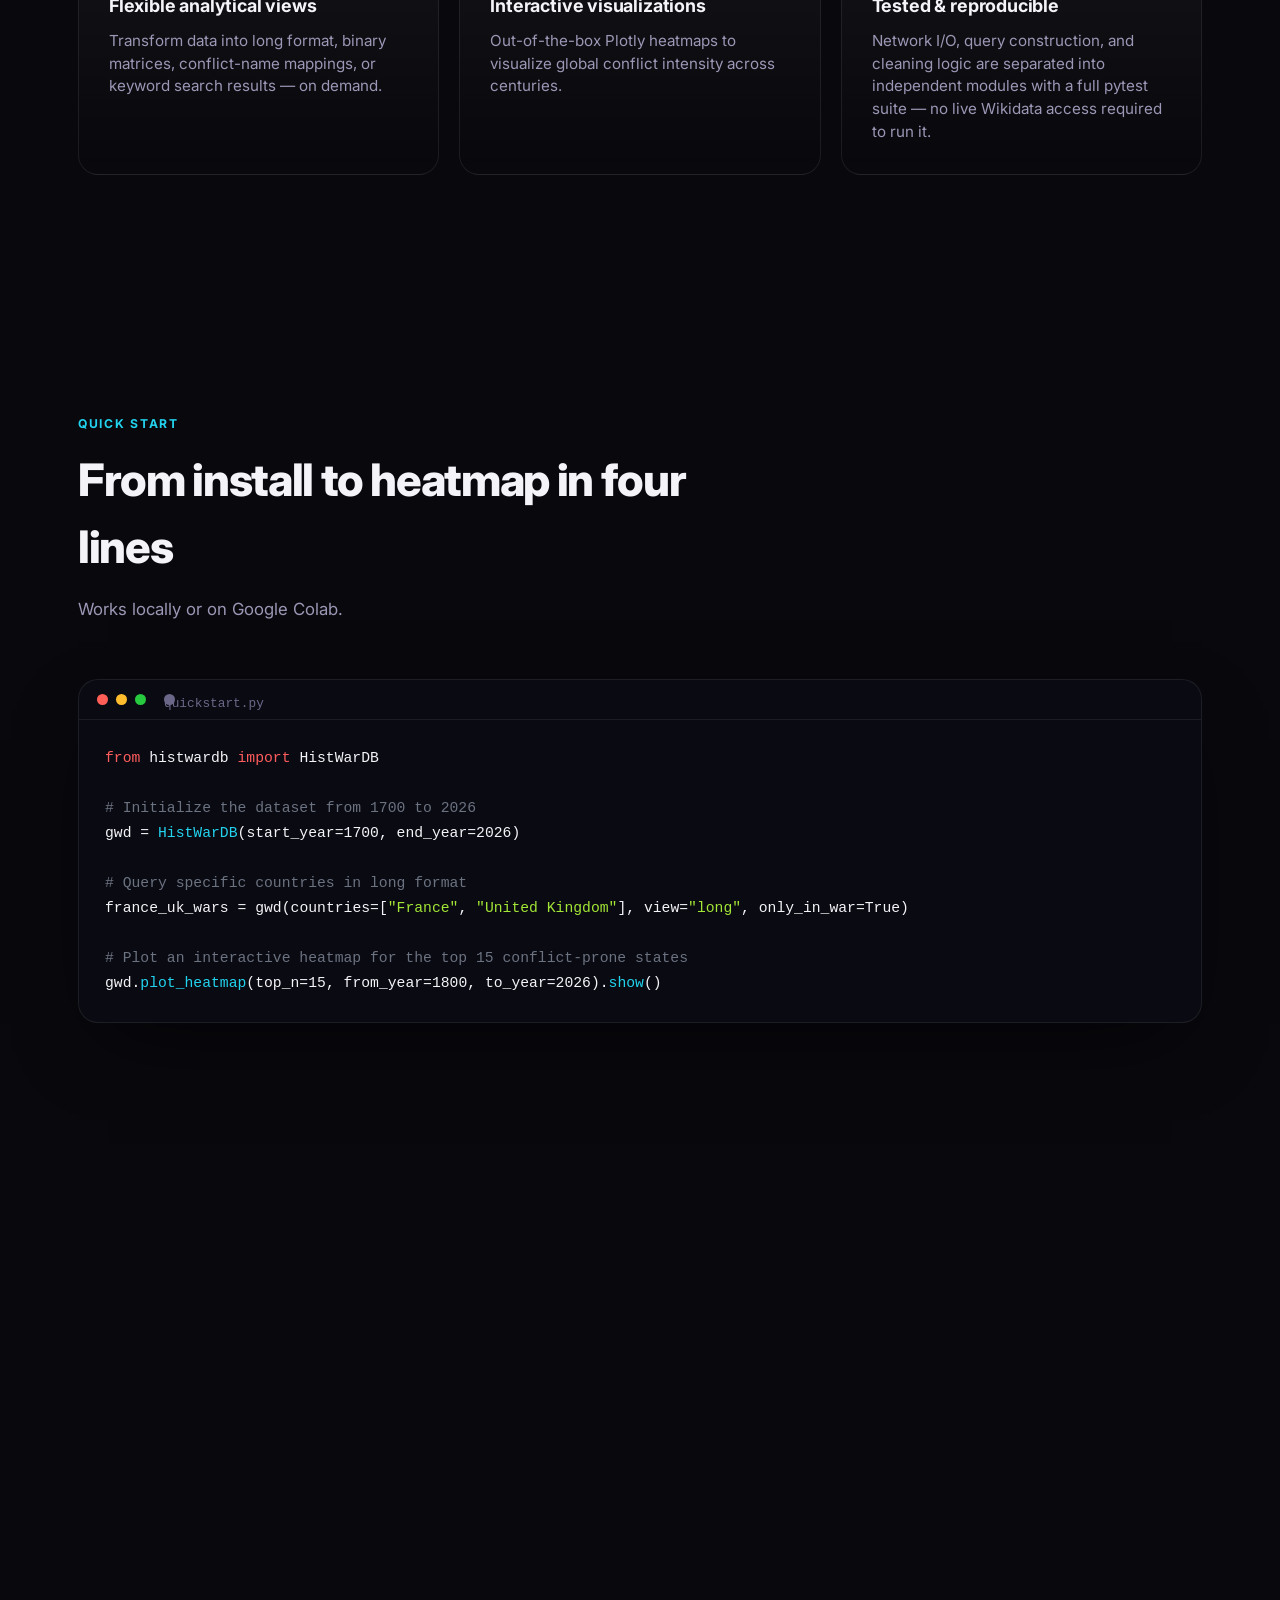
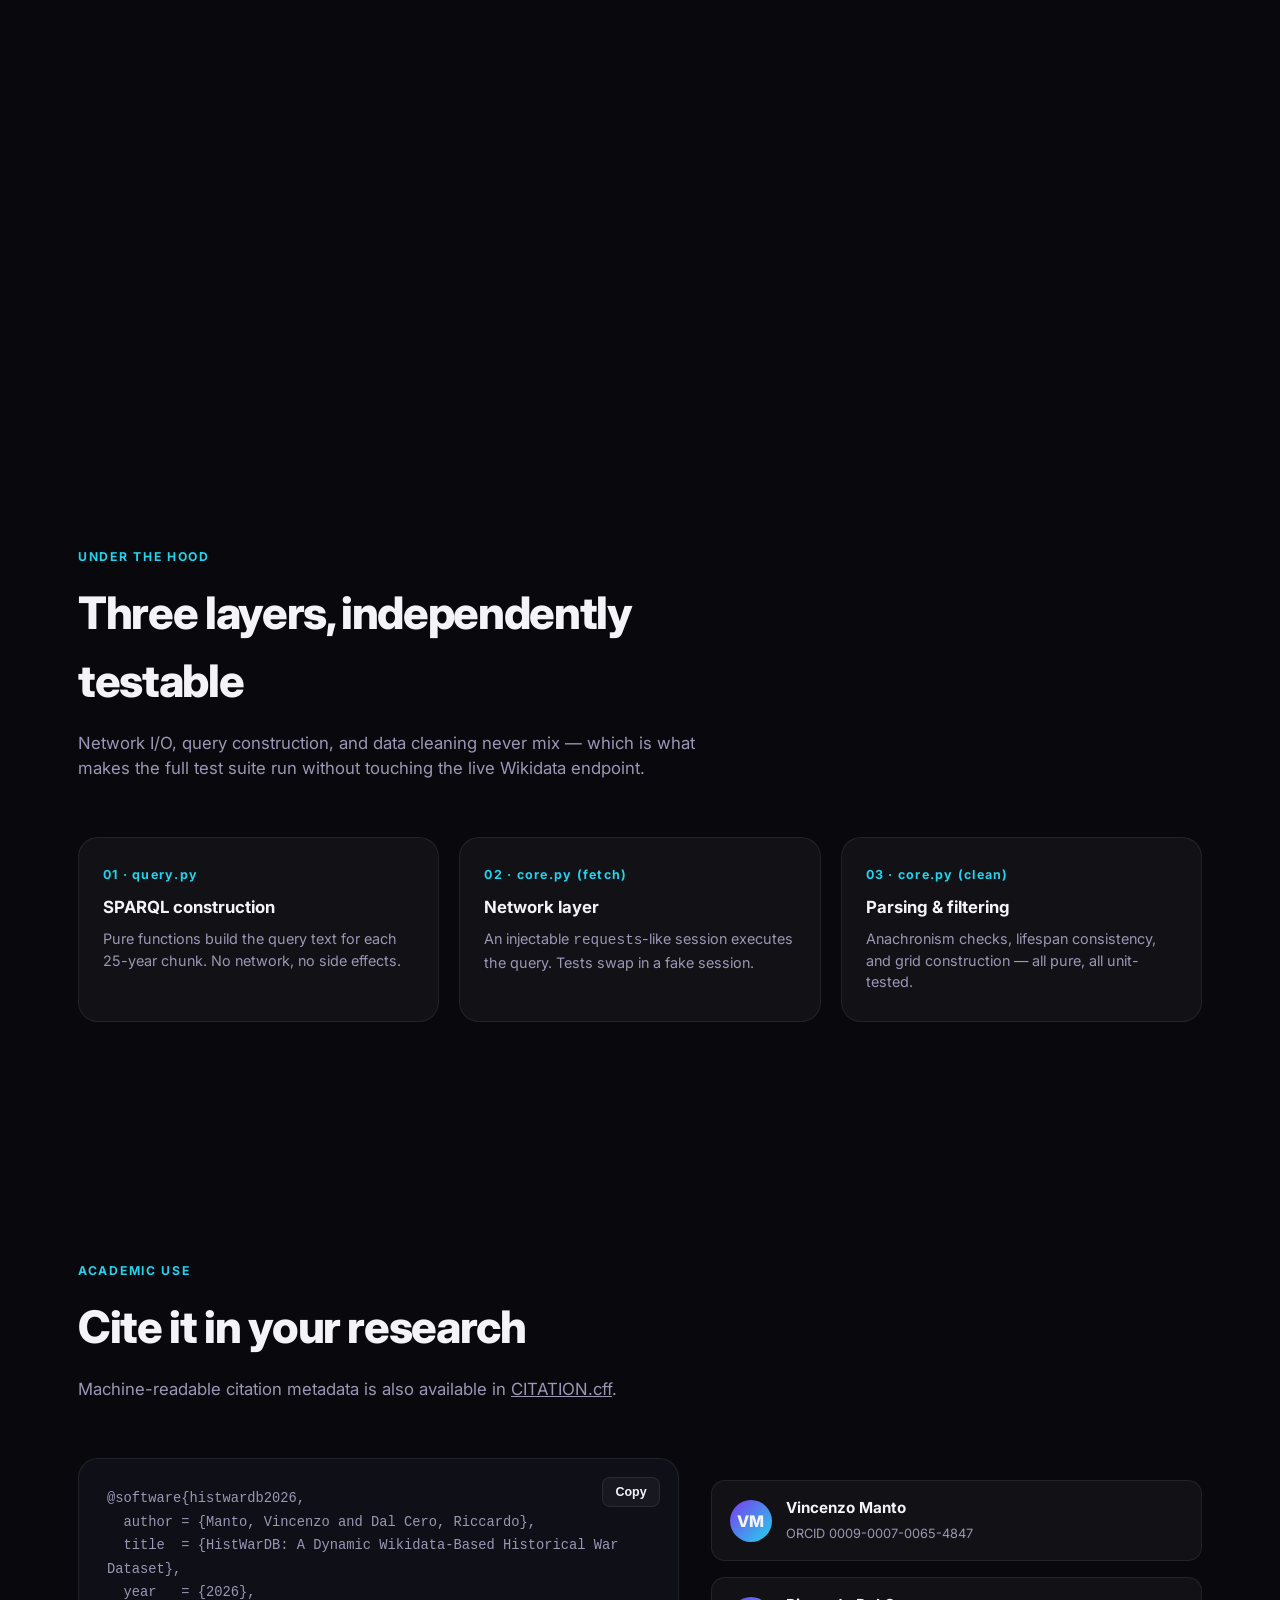
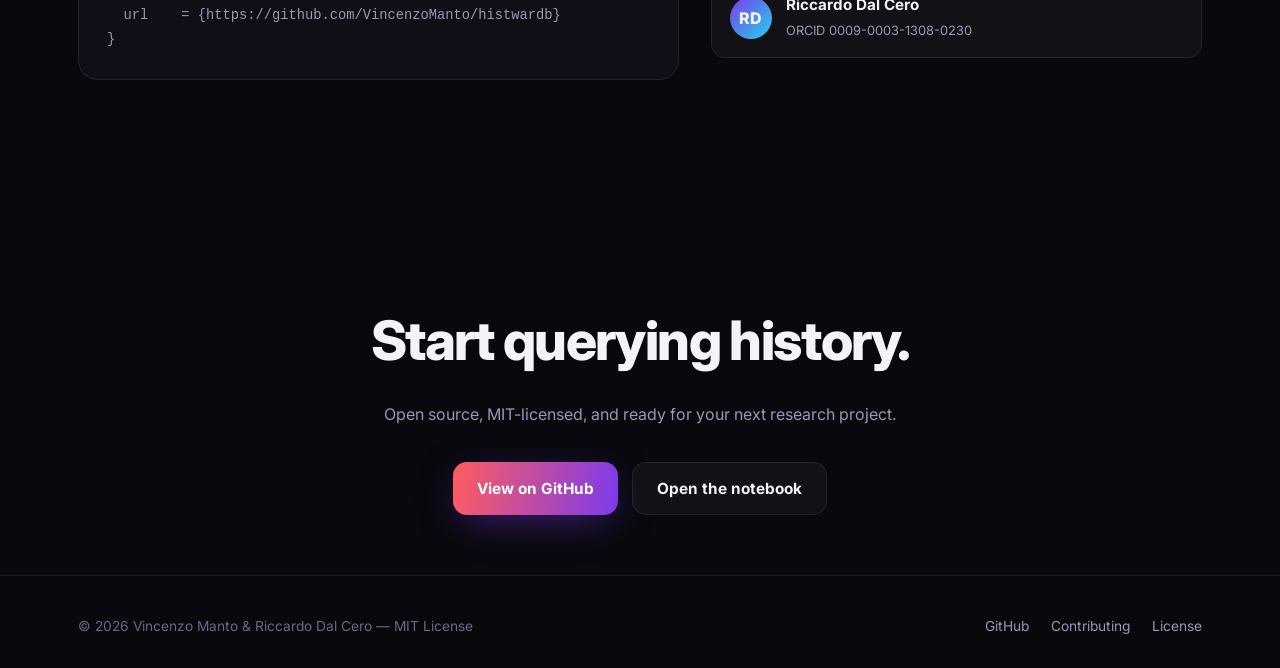
==== commit 0eb44095: "improving monthly data" ====
--- a/docs/index.html
+++ b/docs/index.html
@@ -3,8 +3,8 @@
 <head>
 <meta charset="utf-8" />
 <meta name="viewport" content="width=device-width, initial-scale=1" />
-<title>HistWarDB — Historical & Sovereign War Dataset from Wikidata</title>
-<meta name="description" content="HistWarDB is an open-source Python toolkit that extracts, cleans, and analyzes global warfare data from Wikidata (1700–present). Dynamic SPARQL pipeline, anti-noise filtering, historical-state support, and interactive visualizations for researchers and data scientists." />
+<title>HistWarDB — Historical & Sovereign War Dataset </title>
+<meta name="description" content="HistWarDB is an open-source Python toolkit that extracts, cleans, and analyzes global warfare data  (1700–present). Dynamic SPARQL pipeline, anti-noise filtering, historical-state support, and interactive visualizations for researchers and data scientists." />
 <meta name="keywords" content="HistWarDB, Wikidata, war dataset, conflict data, historical data, political science, SPARQL, open data, academic dataset, Python toolkit" />
 <meta name="author" content="Vincenzo Manto, Riccardo Dal Cero" />
 <meta name="robots" content="index, follow, max-image-preview:large" />
@@ -13,7 +13,7 @@
 <!-- Open Graph -->
 <meta property="og:type" content="website" />
 <meta property="og:site_name" content="HistWarDB" />
-<meta property="og:title" content="HistWarDB — Historical & Sovereign War Dataset from Wikidata" />
+<meta property="og:title" content="HistWarDB — Historical & Sovereign War Dataset " />
 <meta property="og:description" content="Dynamic SPARQL pipeline, anti-noise filtering, and interactive visualizations for global warfare data spanning 1700 to the present." />
 <meta property="og:url" content="https://vincenzomanto.github.io/HistWarDB/" />
 <meta property="og:image" content="https://vincenzomanto.github.io/HistWarDB/assets/og-image.svg" />
@@ -22,8 +22,8 @@
 
 <!-- Twitter -->
 <meta name="twitter:card" content="summary_large_image" />
-<meta name="twitter:title" content="HistWarDB — Historical & Sovereign War Dataset from Wikidata" />
-<meta name="twitter:description" content="Open-source Python toolkit for extracting and analyzing global warfare data from Wikidata (1700–present)." />
+<meta name="twitter:title" content="HistWarDB — Historical & Sovereign War Dataset " />
+<meta name="twitter:description" content="Open-source Python toolkit for extracting and analyzing global warfare data  (1700–present)." />
 <meta name="twitter:image" content="https://vincenzomanto.github.io/HistWarDB/assets/og-image.svg" />
 
 <link rel="icon" type="image/svg+xml" href="assets/favicon.svg" />
@@ -38,7 +38,7 @@
   "@type": "SoftwareSourceCode",
   "name": "HistWarDB",
   "alternateName": "HistoricalWarDB",
-  "description": "A dynamic, programmatic Python toolkit that extracts, cleans, and analyzes global warfare data from Wikidata spanning from 1700 to the present, supporting both modern sovereign states and historical empires.",
+  "description": "A dynamic, programmatic Python toolkit that extracts, cleans, and analyzes global warfare data  spanning from 1700 to the present, supporting both modern sovereign states and historical empires.",
   "url": "https://vincenzomanto.github.io/HistWarDB/",
   "codeRepository": "https://github.com/VincenzoManto/histwardb",
   "programmingLanguage": "Python",
--- a/docs/assets/style.css
+++ b/docs/assets/style.css
@@ -404,8 +404,9 @@
   align-items: center;
   justify-content: center;
   font-size: 1.3rem;
+  display: none;
   margin-bottom: 20px;
-  background: linear-gradient(135deg, var(--accent-1), var(--accent-2));
+  background: linear-gradient(135deg, #fff, #ddd);
 }
 
 .card h3 {
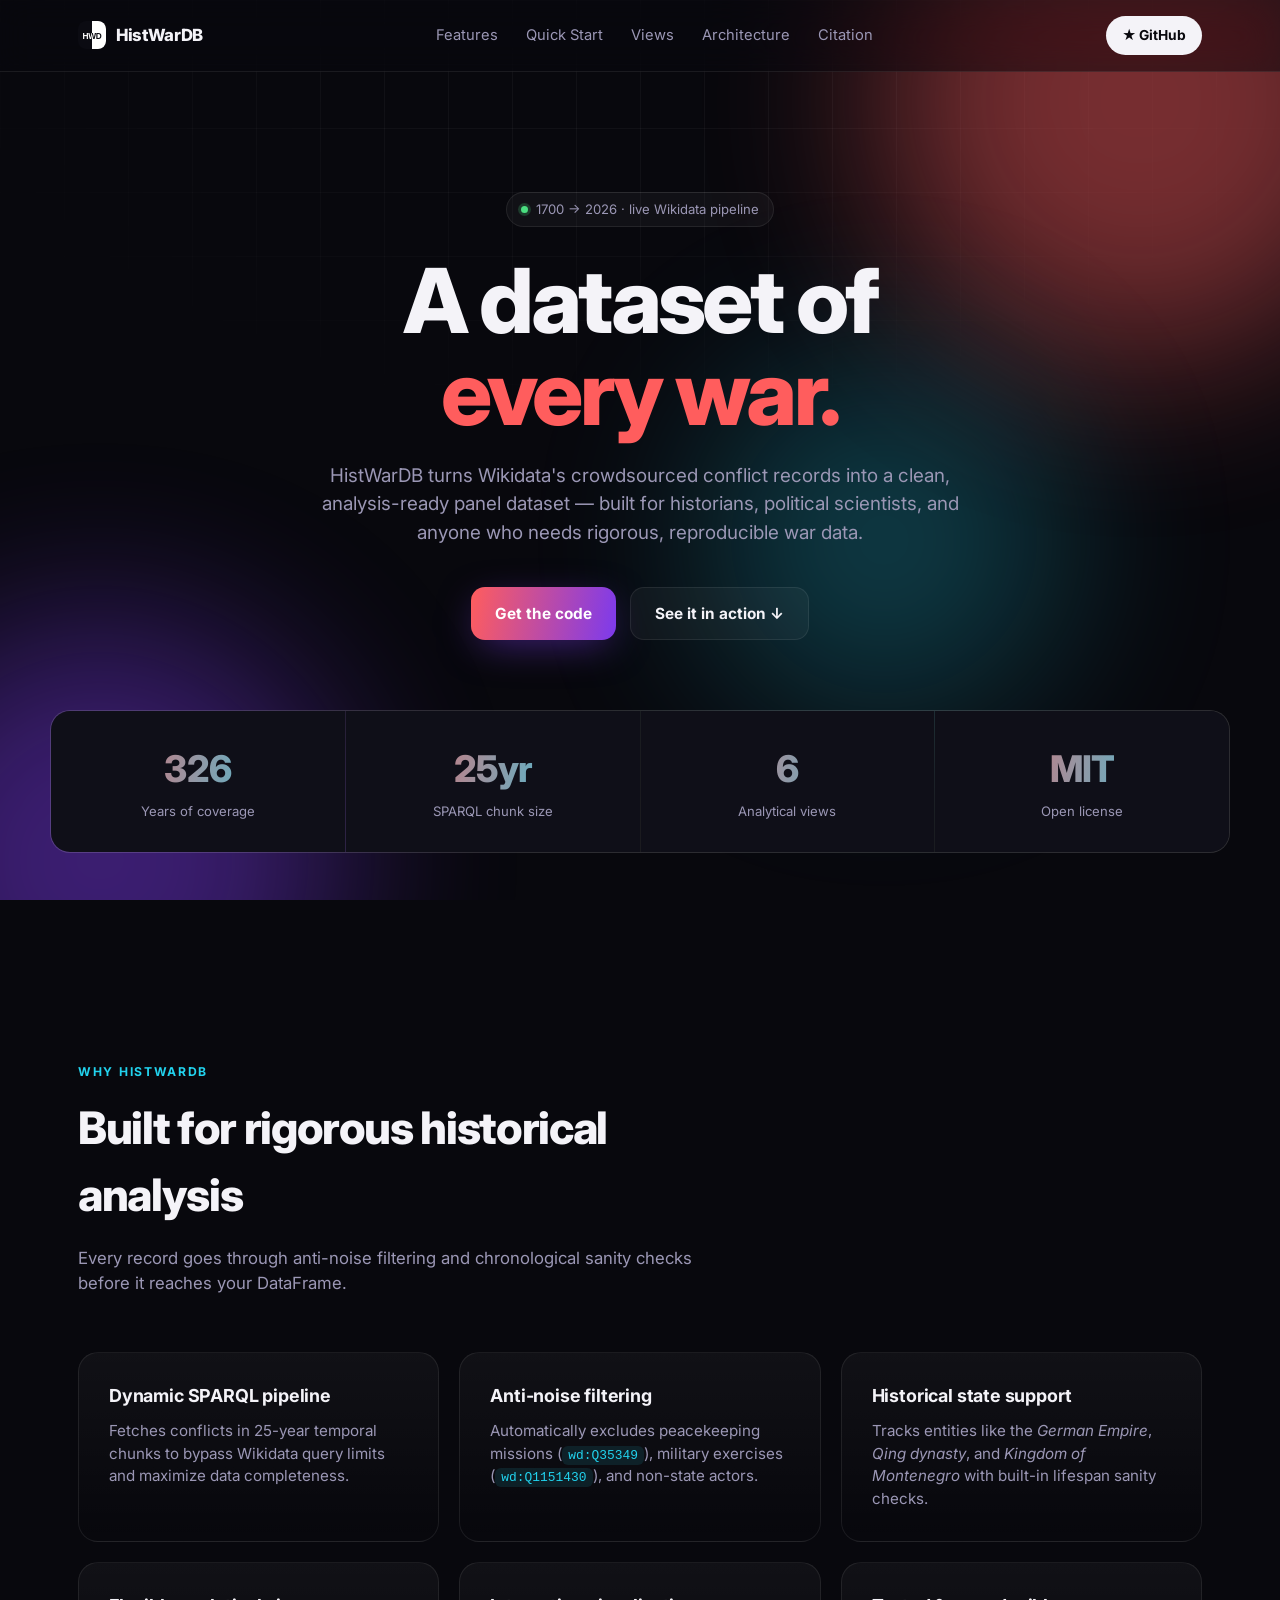
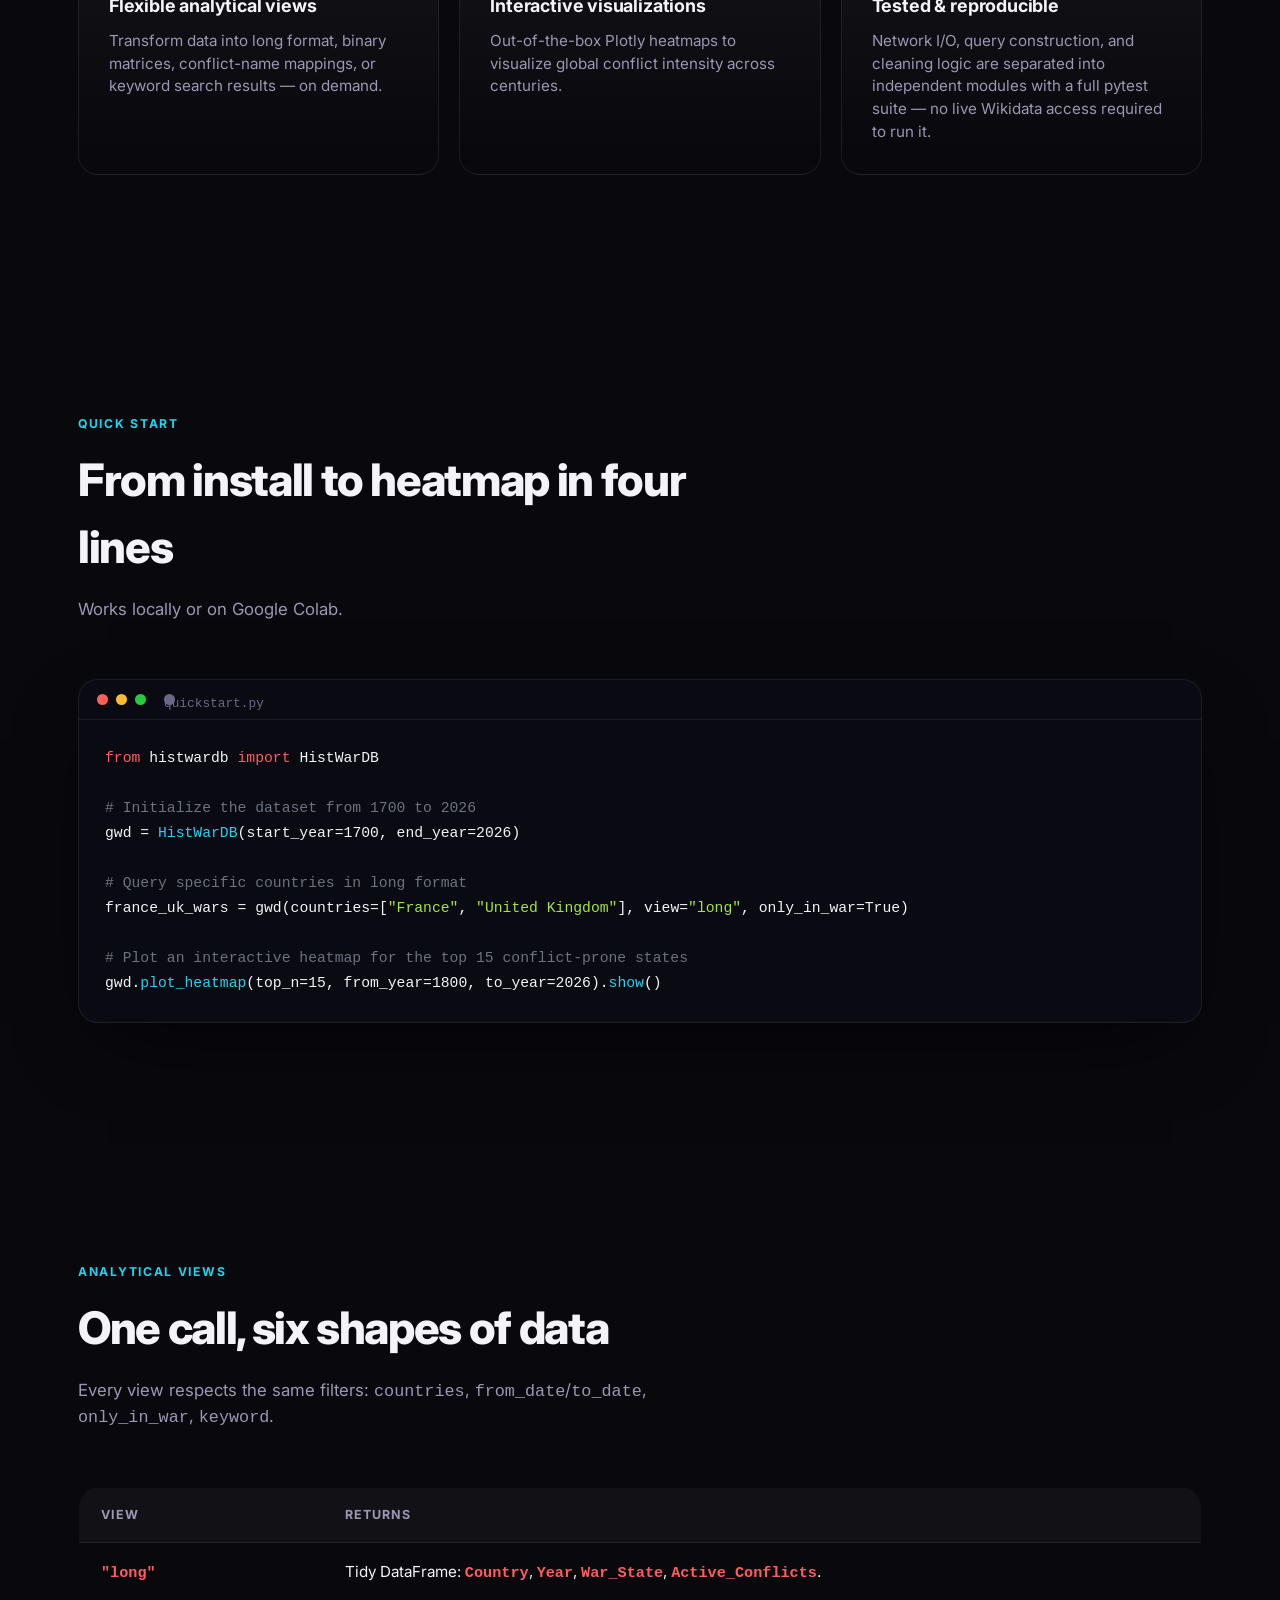
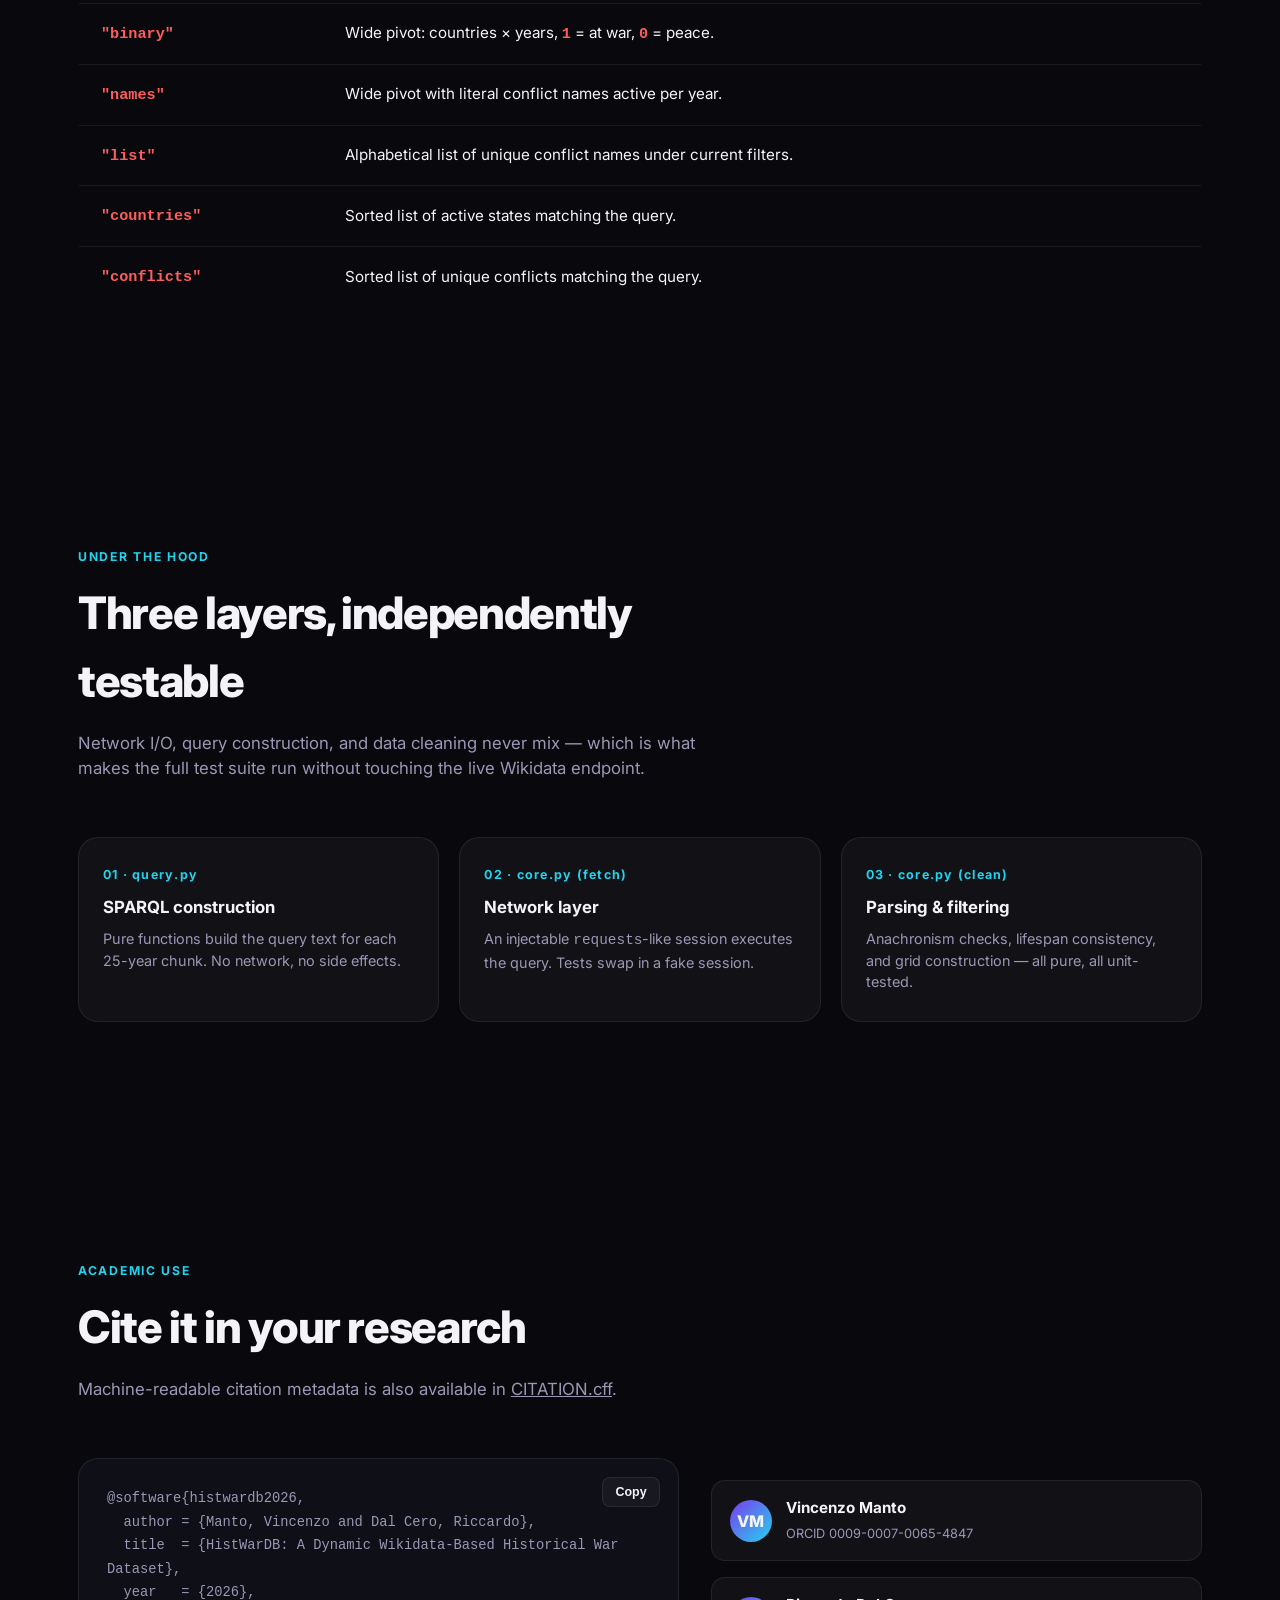
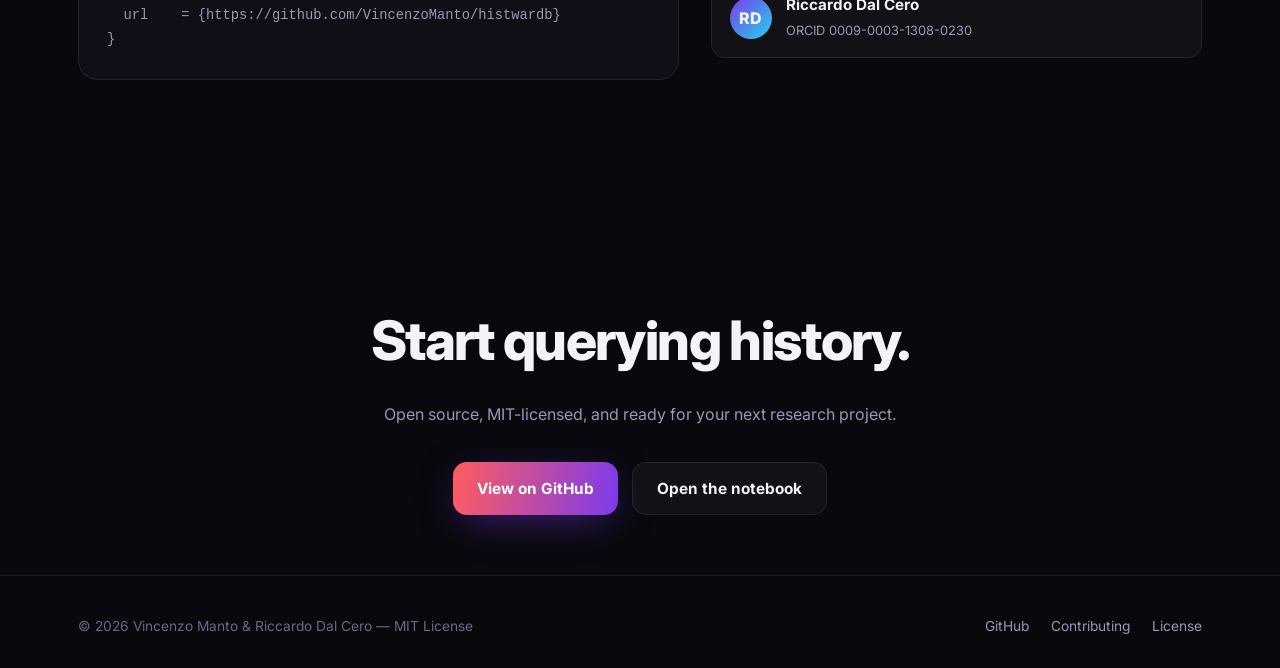
==== commit 300e8660: "og" ====
--- a/docs/index.html
+++ b/docs/index.html
@@ -16,7 +16,7 @@
 <meta property="og:title" content="HistWarDB — Historical & Sovereign War Dataset " />
 <meta property="og:description" content="Dynamic SPARQL pipeline, anti-noise filtering, and interactive visualizations for global warfare data spanning 1700 to the present." />
 <meta property="og:url" content="https://vincenzomanto.github.io/HistWarDB/" />
-<meta property="og:image" content="https://vincenzomanto.github.io/HistWarDB/assets/og-image.svg" />
+<meta property="og:image" content="https://vincenzomanto.github.io/HistWarDB/assets/og.png" />
 <meta property="og:image:width" content="1200" />
 <meta property="og:image:height" content="630" />
 
@@ -24,7 +24,7 @@
 <meta name="twitter:card" content="summary_large_image" />
 <meta name="twitter:title" content="HistWarDB — Historical & Sovereign War Dataset " />
 <meta name="twitter:description" content="Open-source Python toolkit for extracting and analyzing global warfare data  (1700–present)." />
-<meta name="twitter:image" content="https://vincenzomanto.github.io/HistWarDB/assets/og-image.svg" />
+<meta name="twitter:image" content="https://vincenzomanto.github.io/HistWarDB/assets/og.png" />
 
 <link rel="icon" type="image/svg+xml" href="assets/favicon.svg" />
 <link rel="preconnect" href="https://fonts.googleapis.com" />
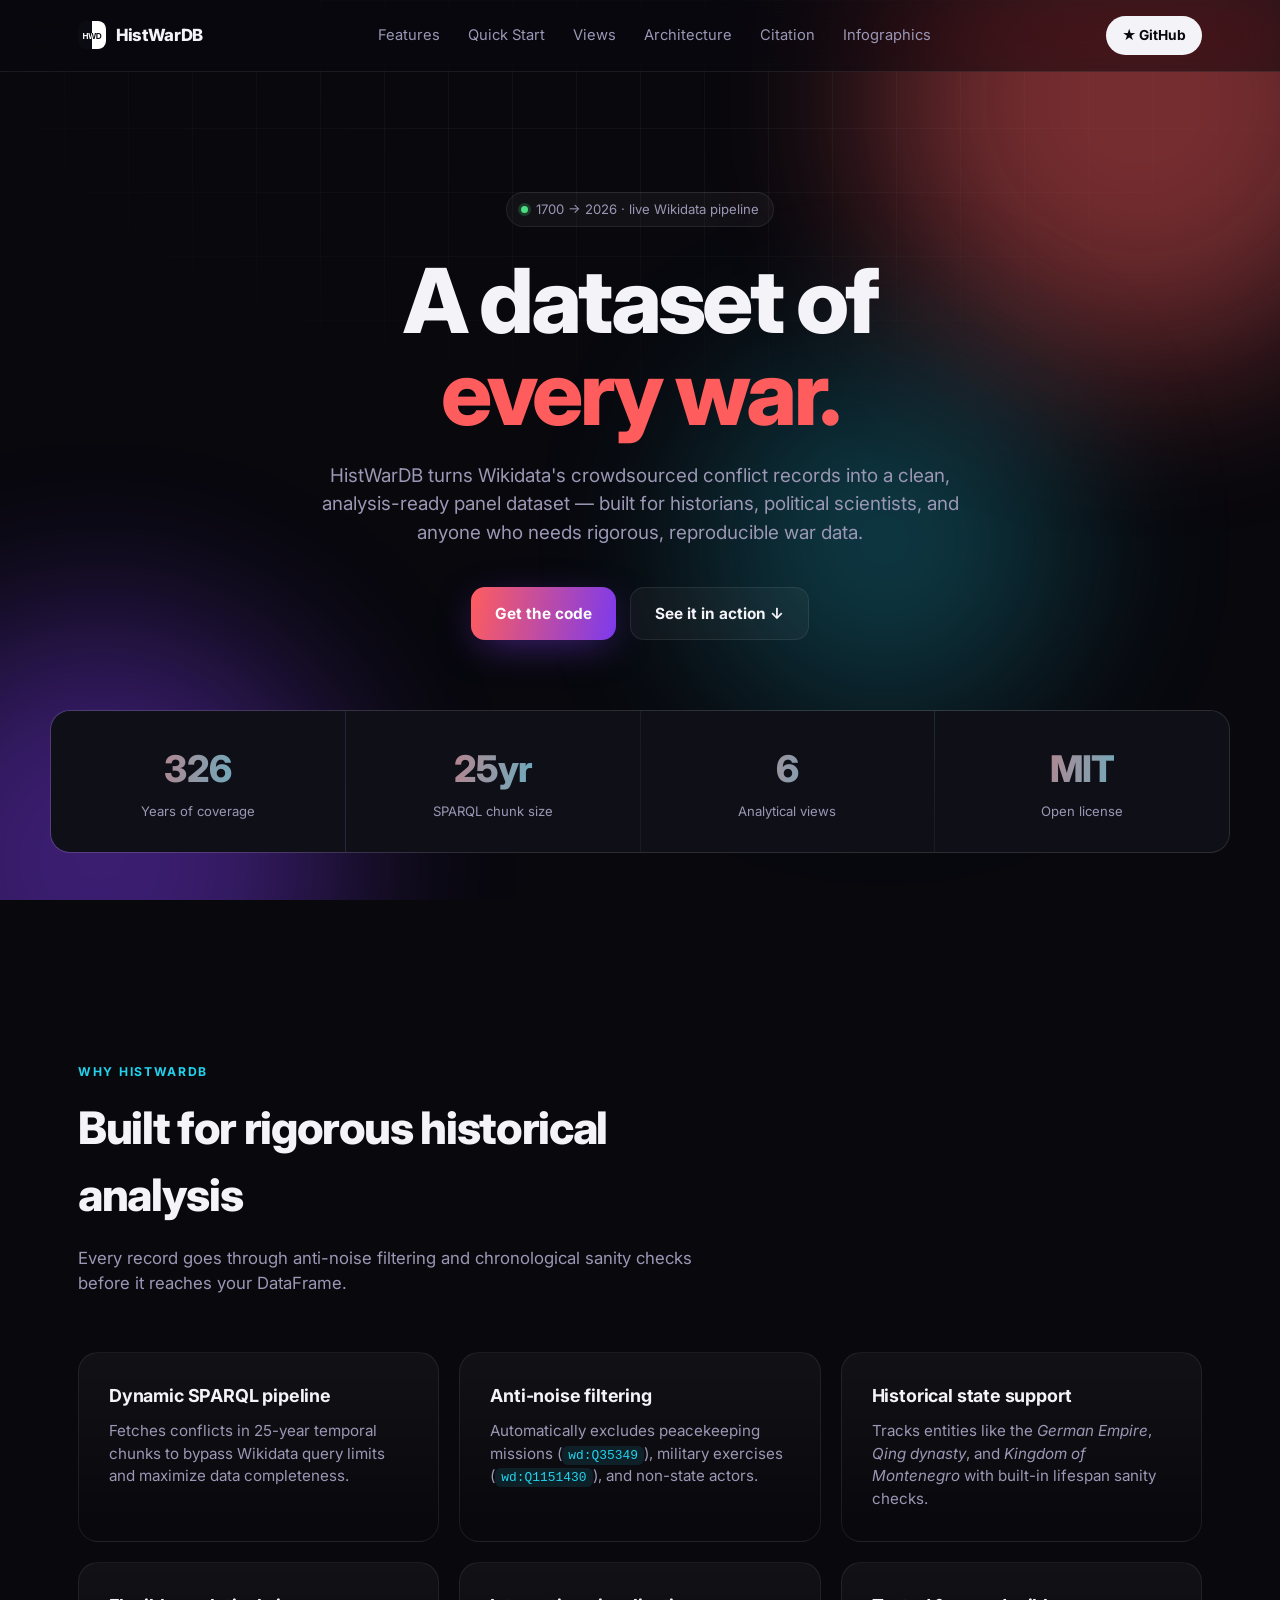
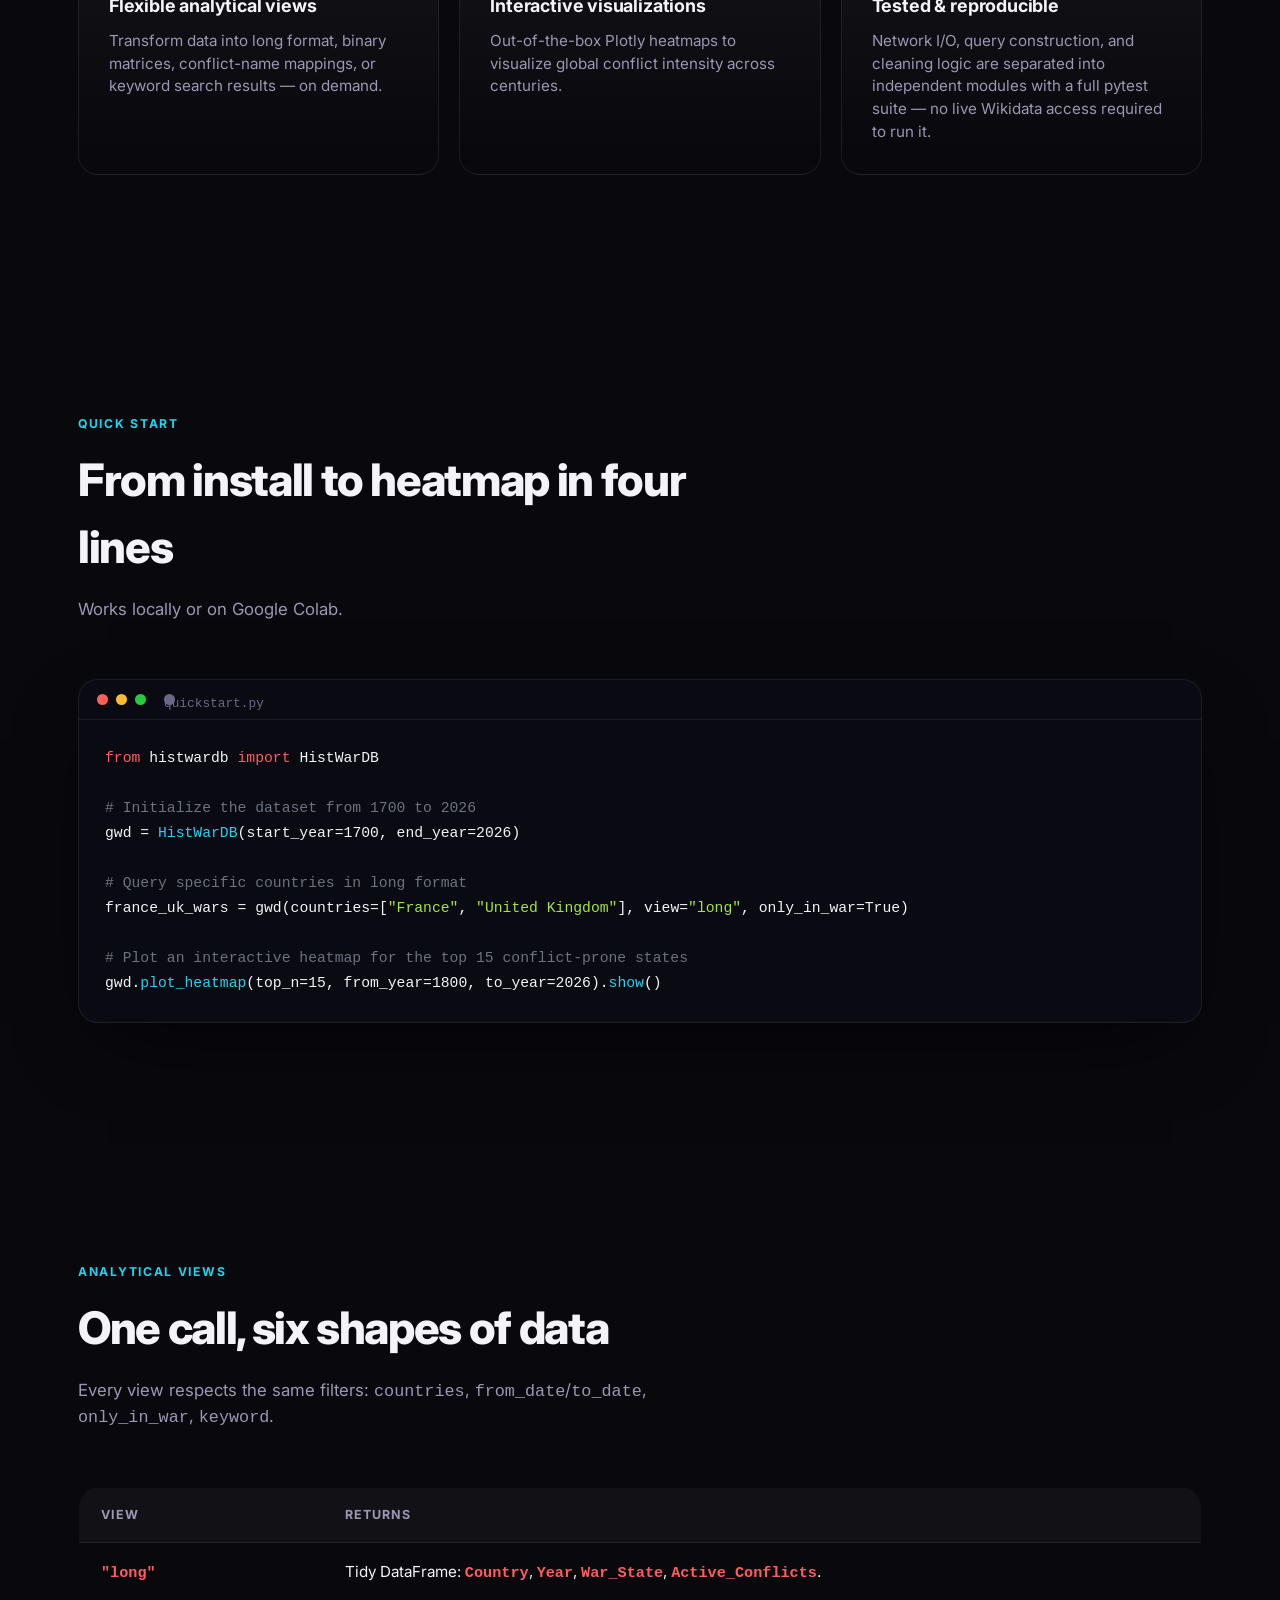
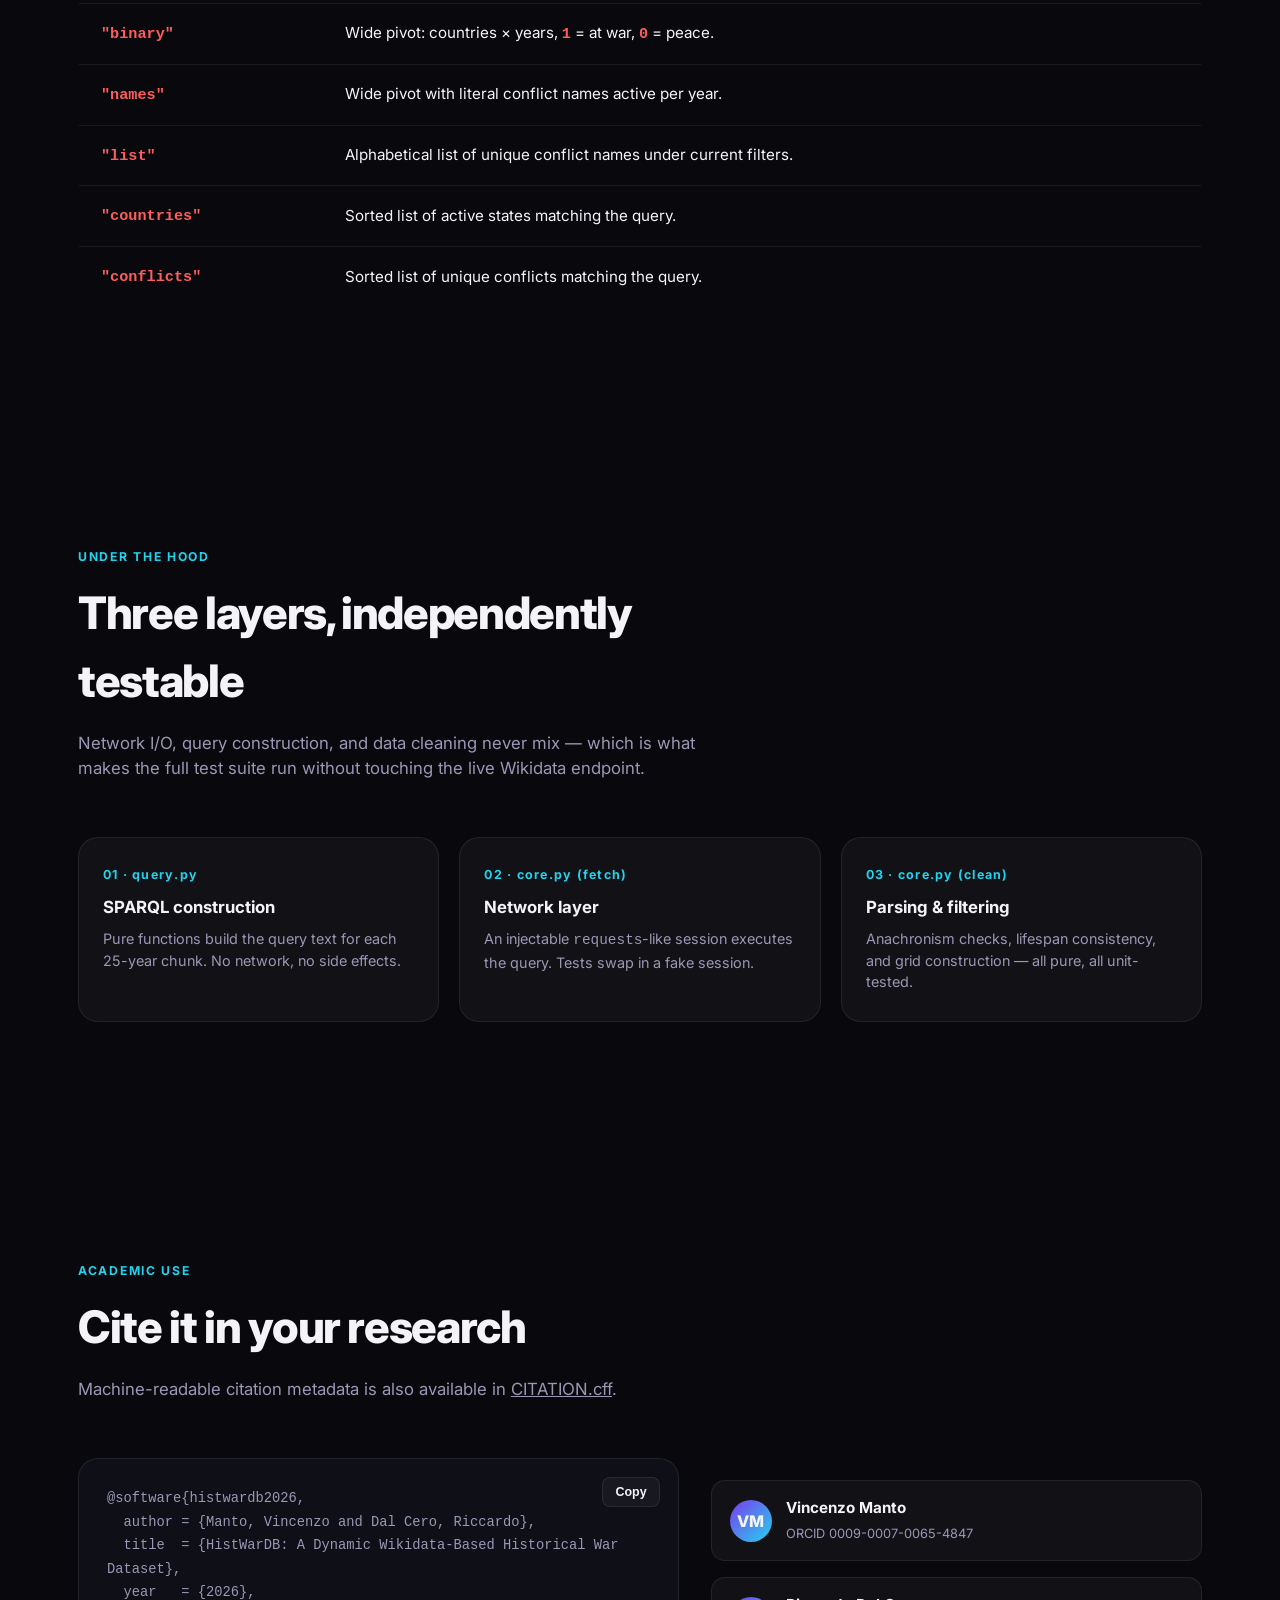
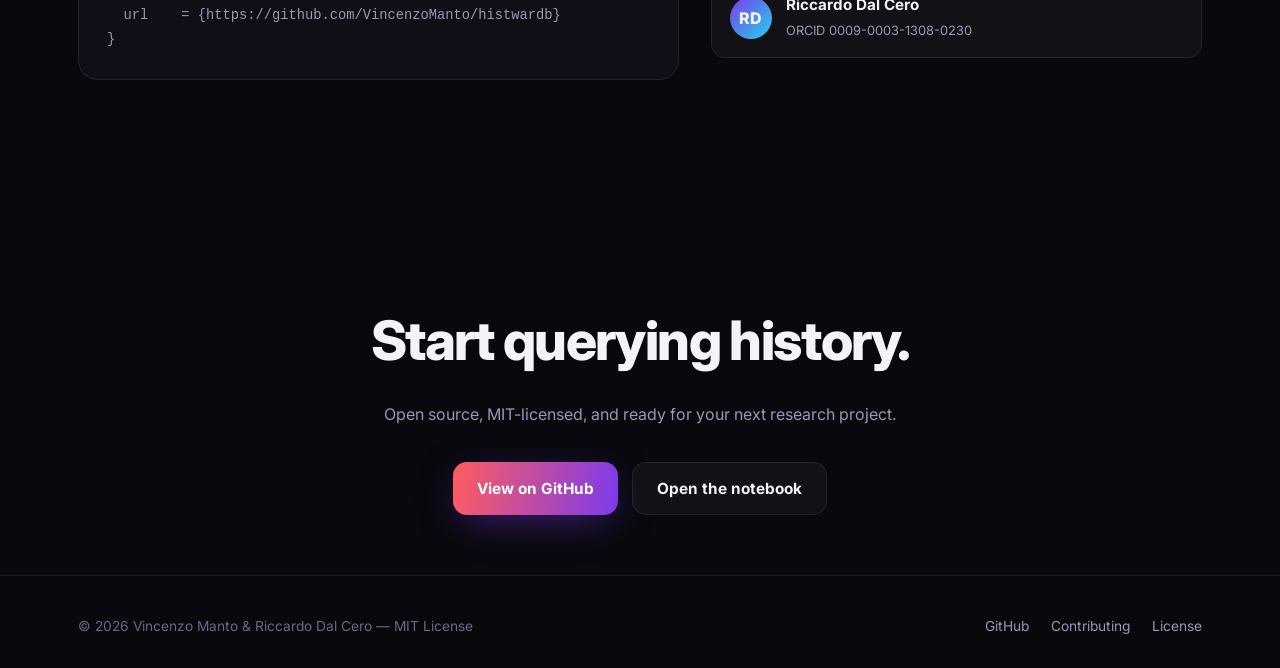
==== commit 11649e7a: "infographics" ====
--- a/docs/index.html
+++ b/docs/index.html
@@ -81,6 +81,7 @@
       <a href="#views">Views</a>
       <a href="#architecture">Architecture</a>
       <a href="#citation">Citation</a>
+      <a href="infographics.html">Infographics</a>
     </nav>
     <a class="nav-cta" href="https://github.com/VincenzoManto/histwardb" rel="noopener">
       ★ GitHub
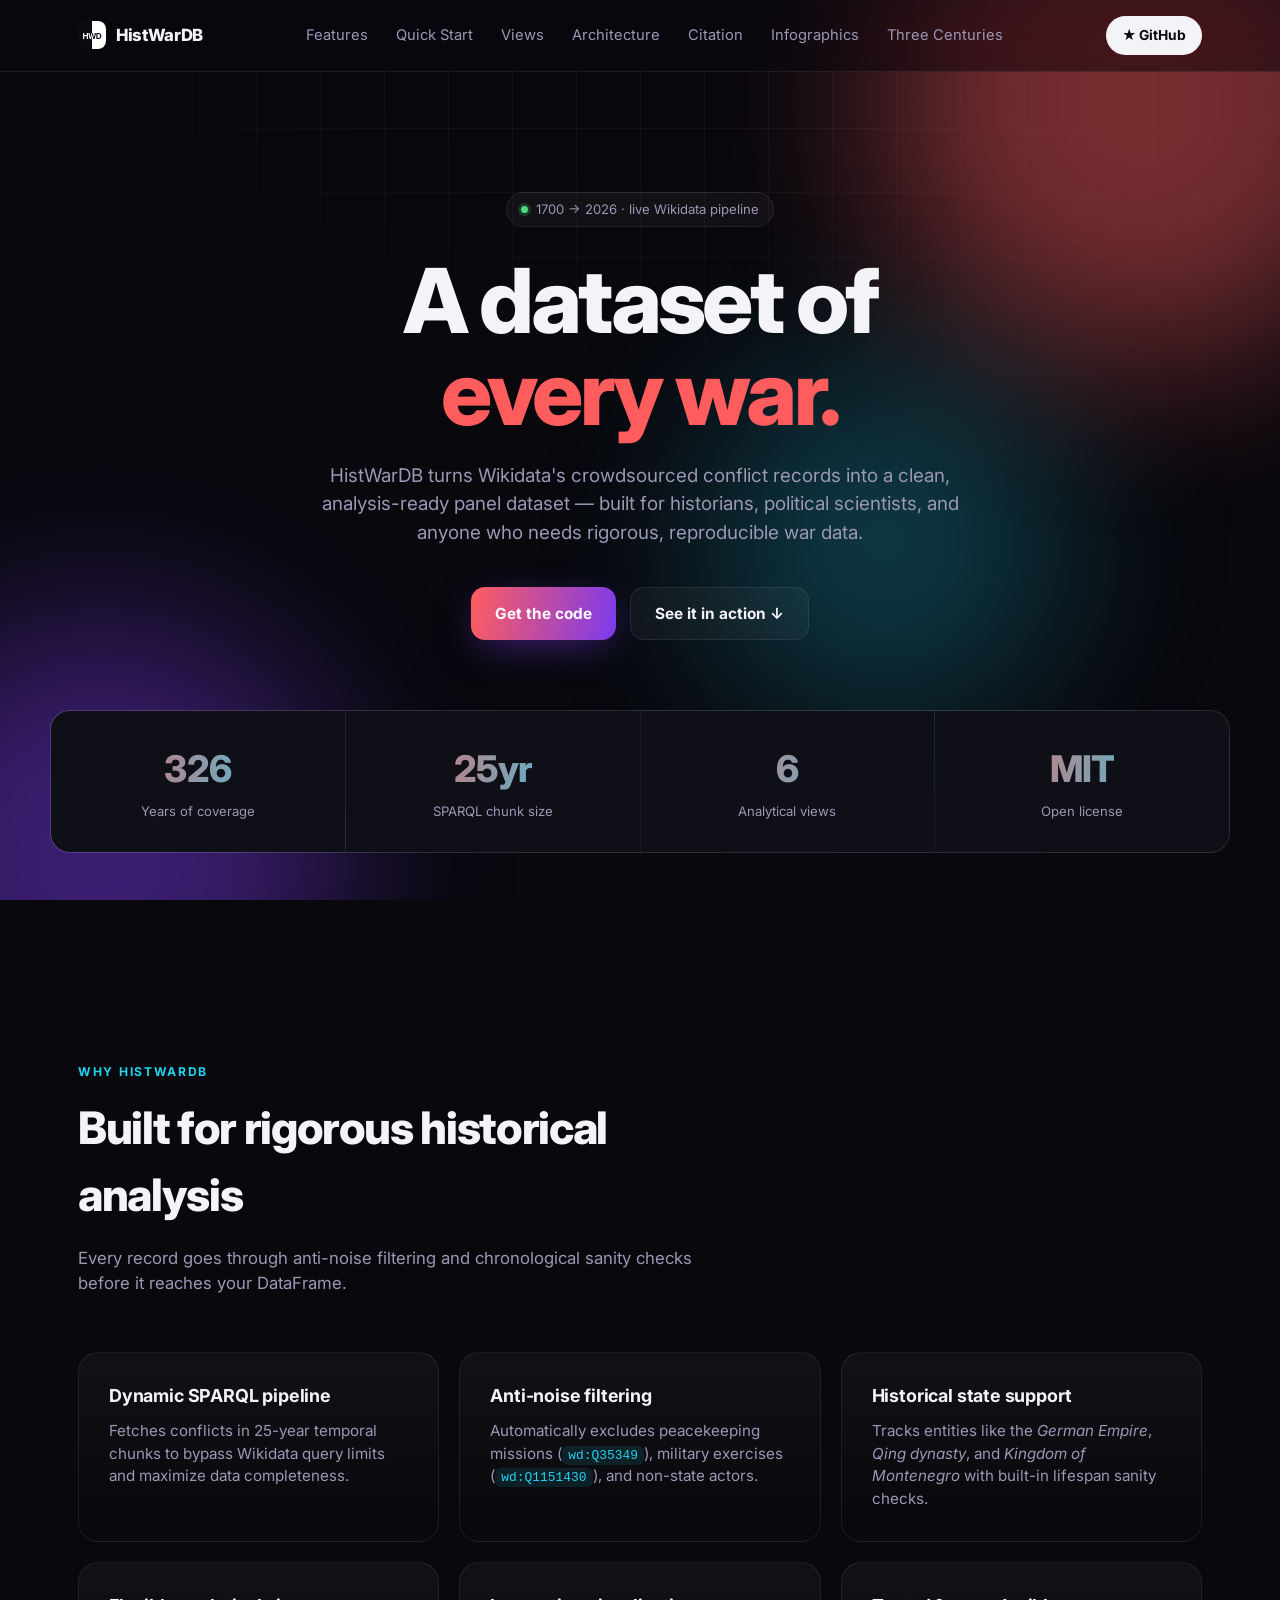
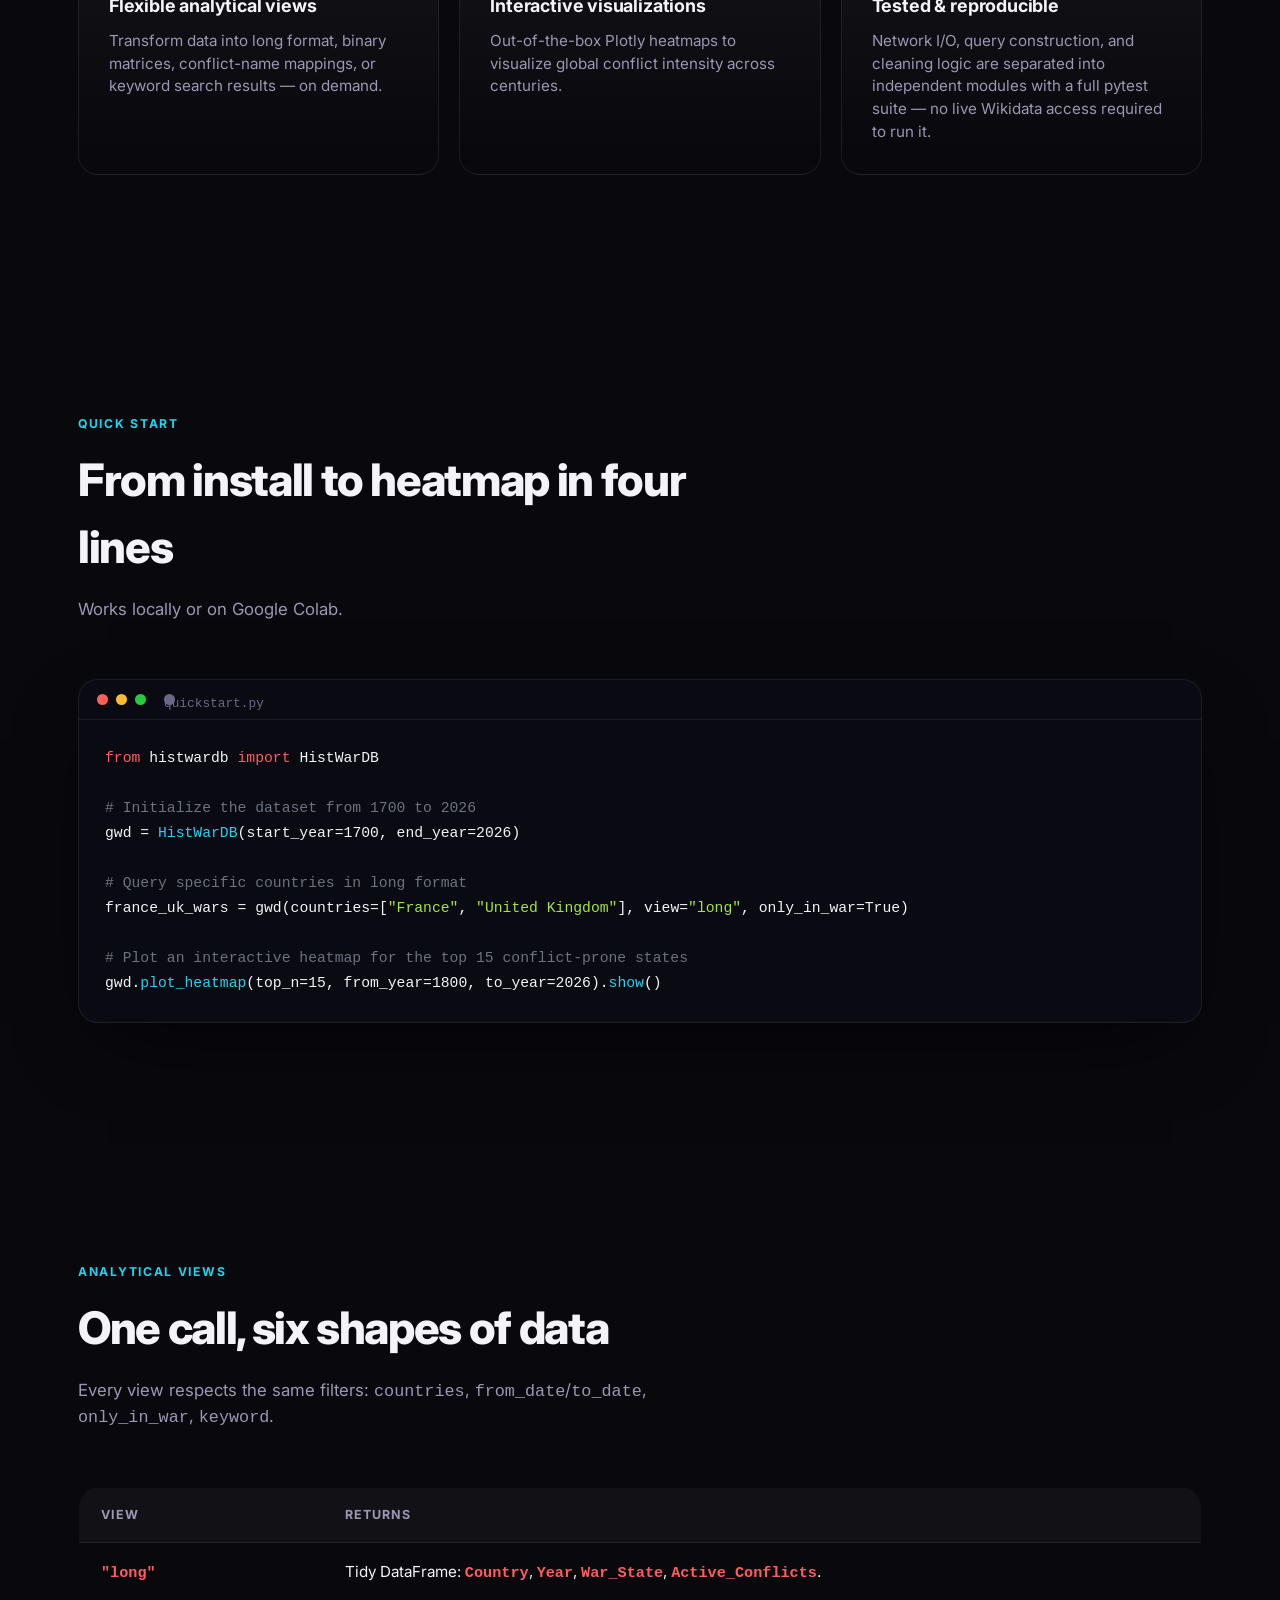
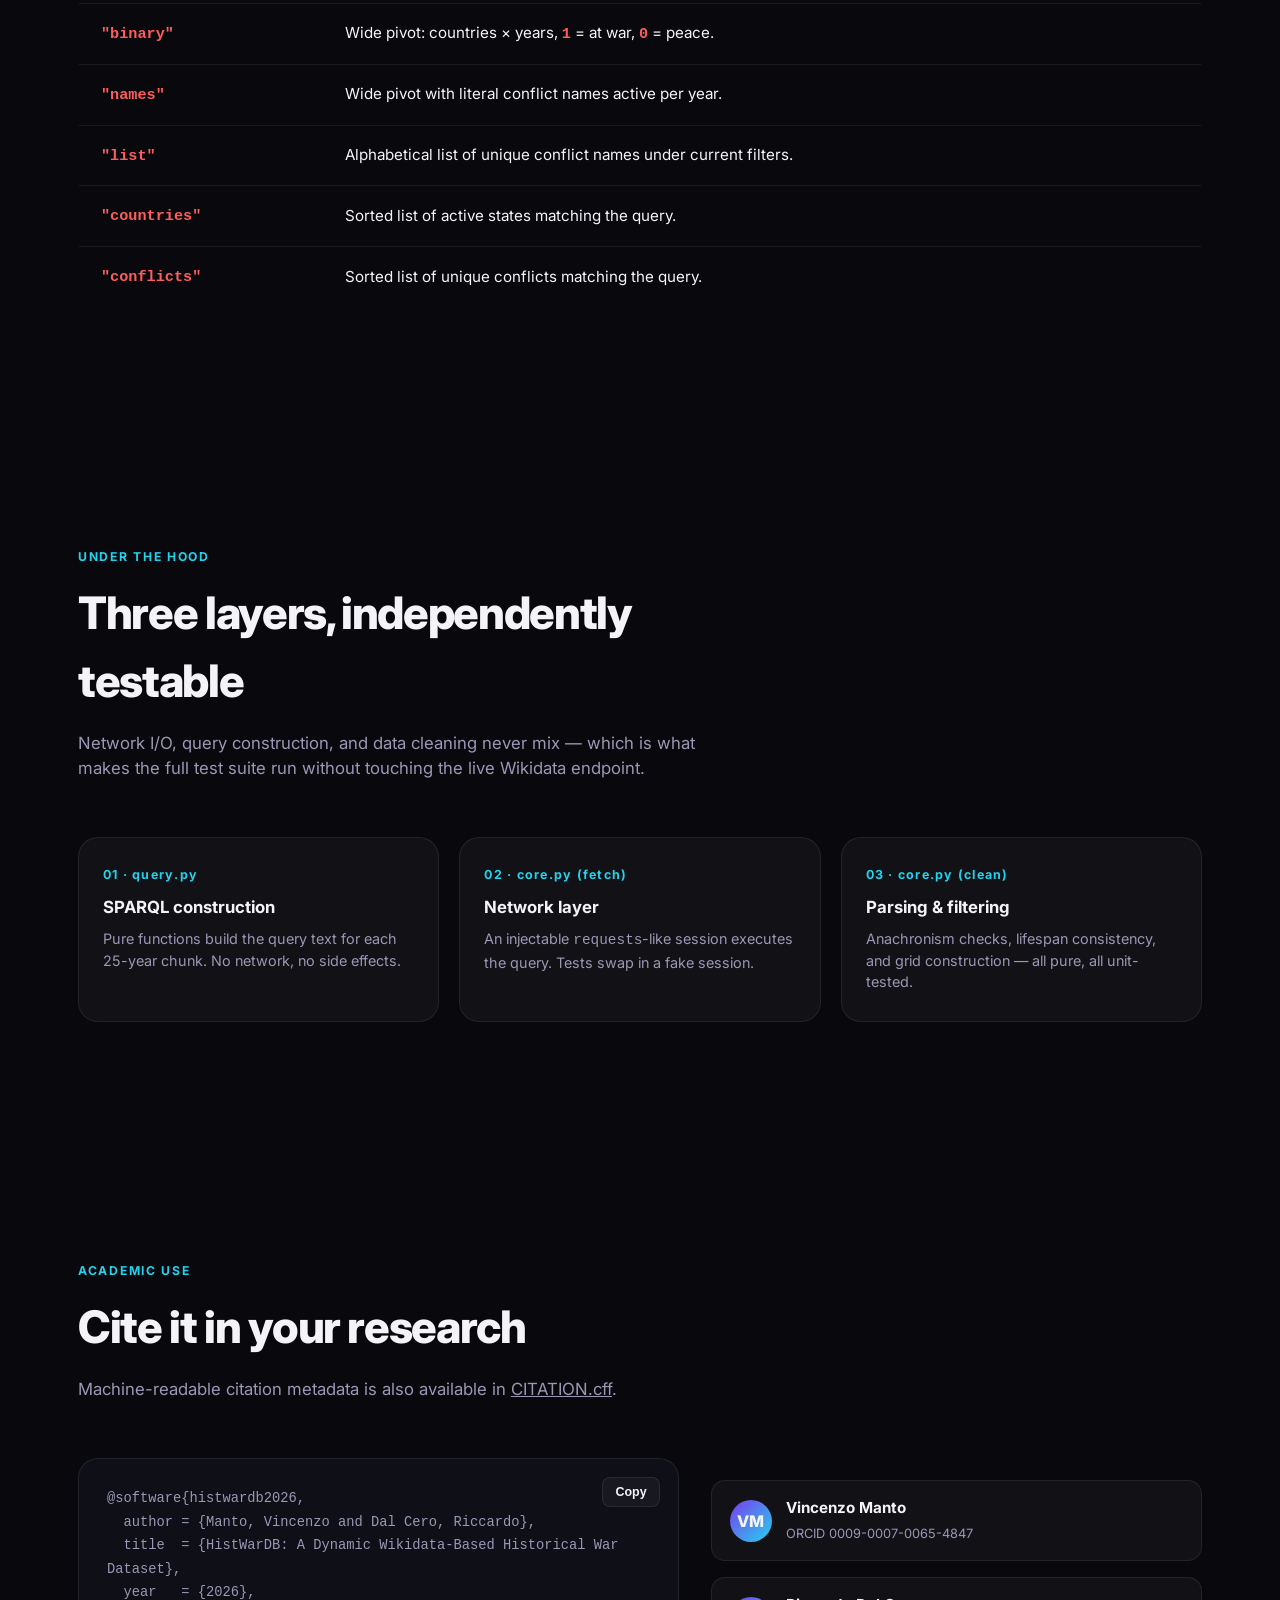
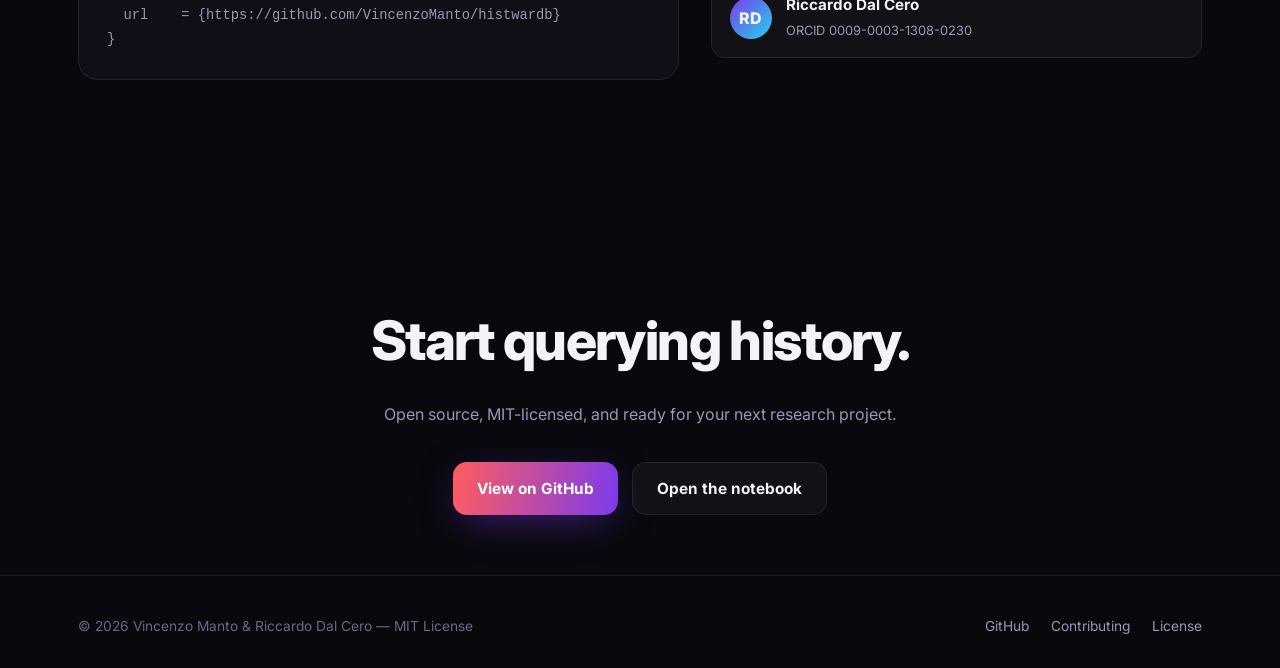
==== commit b85d5498: "Add Three Centuries of War page to the site docs/three-centuries.html: eleven d3 views of the 2026-1" ====
--- a/docs/index.html
+++ b/docs/index.html
@@ -82,6 +82,7 @@
       <a href="#architecture">Architecture</a>
       <a href="#citation">Citation</a>
       <a href="infographics.html">Infographics</a>
+      <a href="three-centuries.html">Three Centuries</a>
     </nav>
     <a class="nav-cta" href="https://github.com/VincenzoManto/histwardb" rel="noopener">
       ★ GitHub
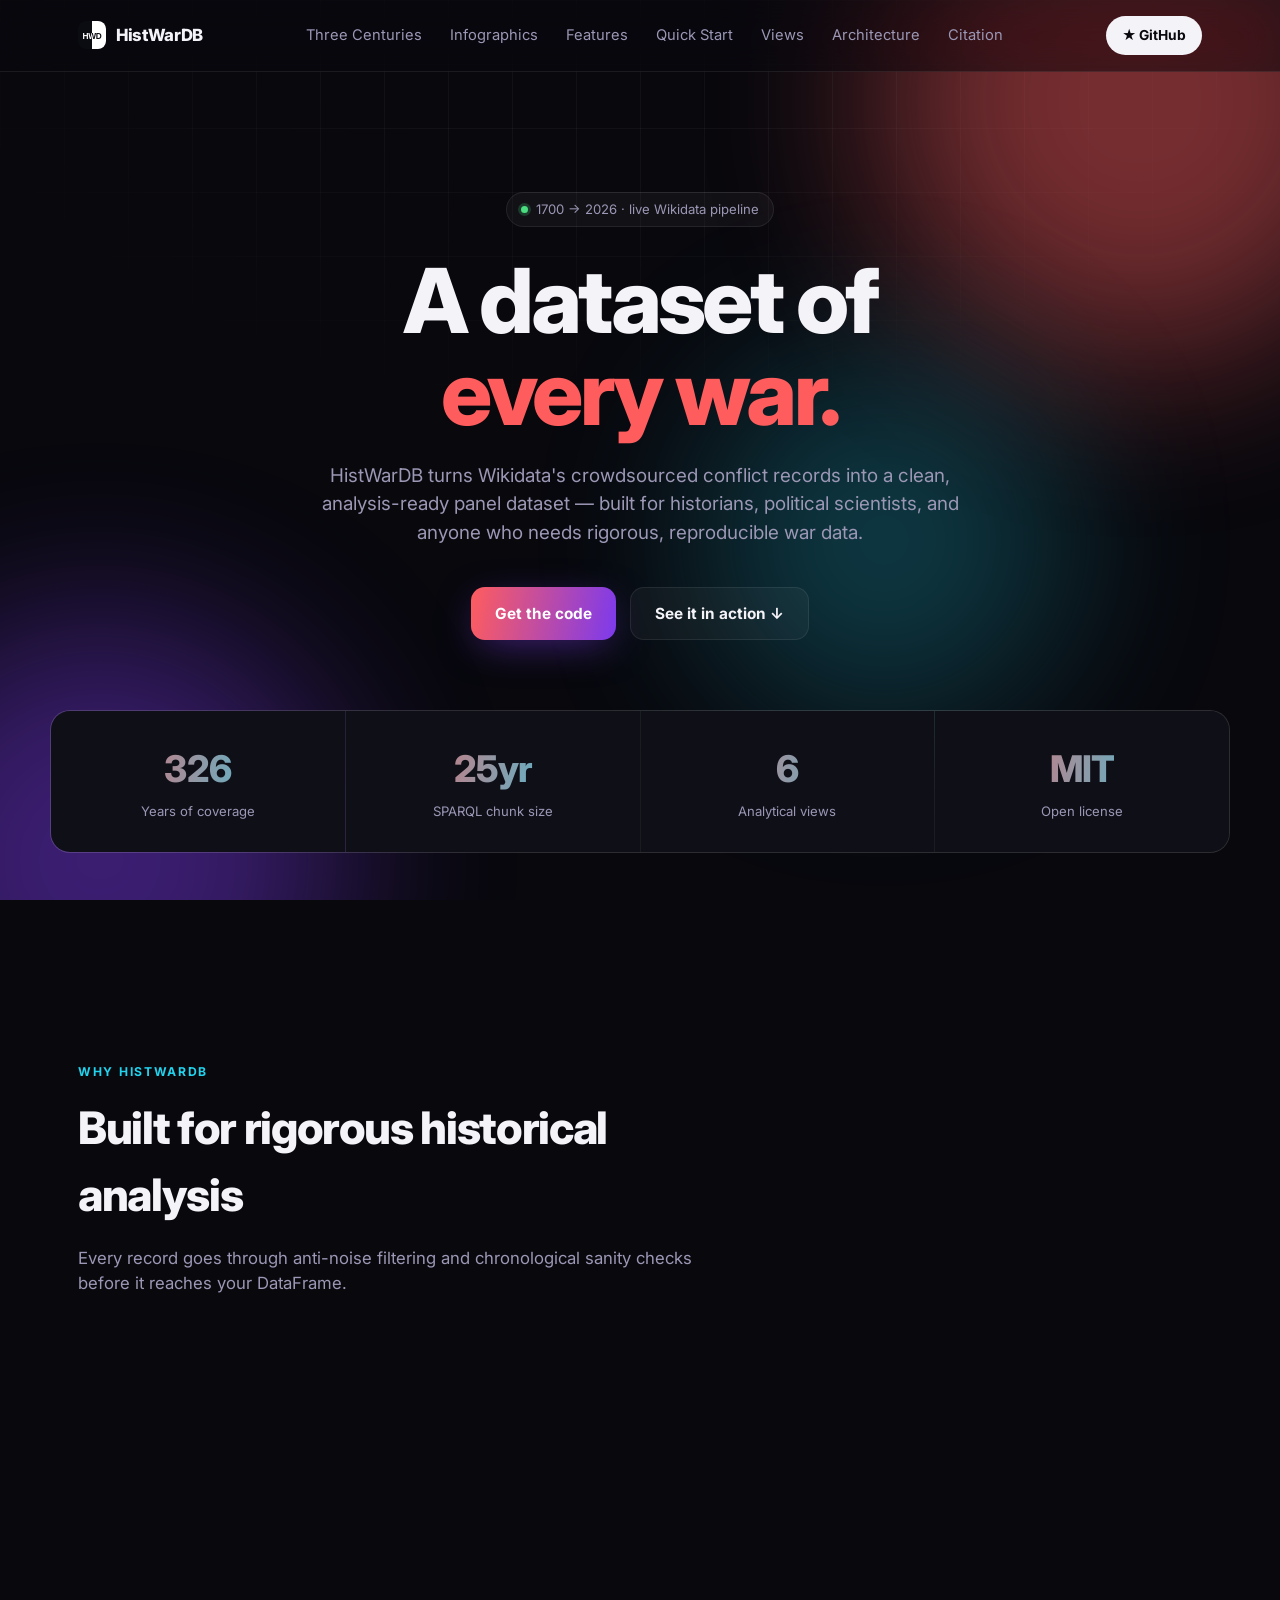
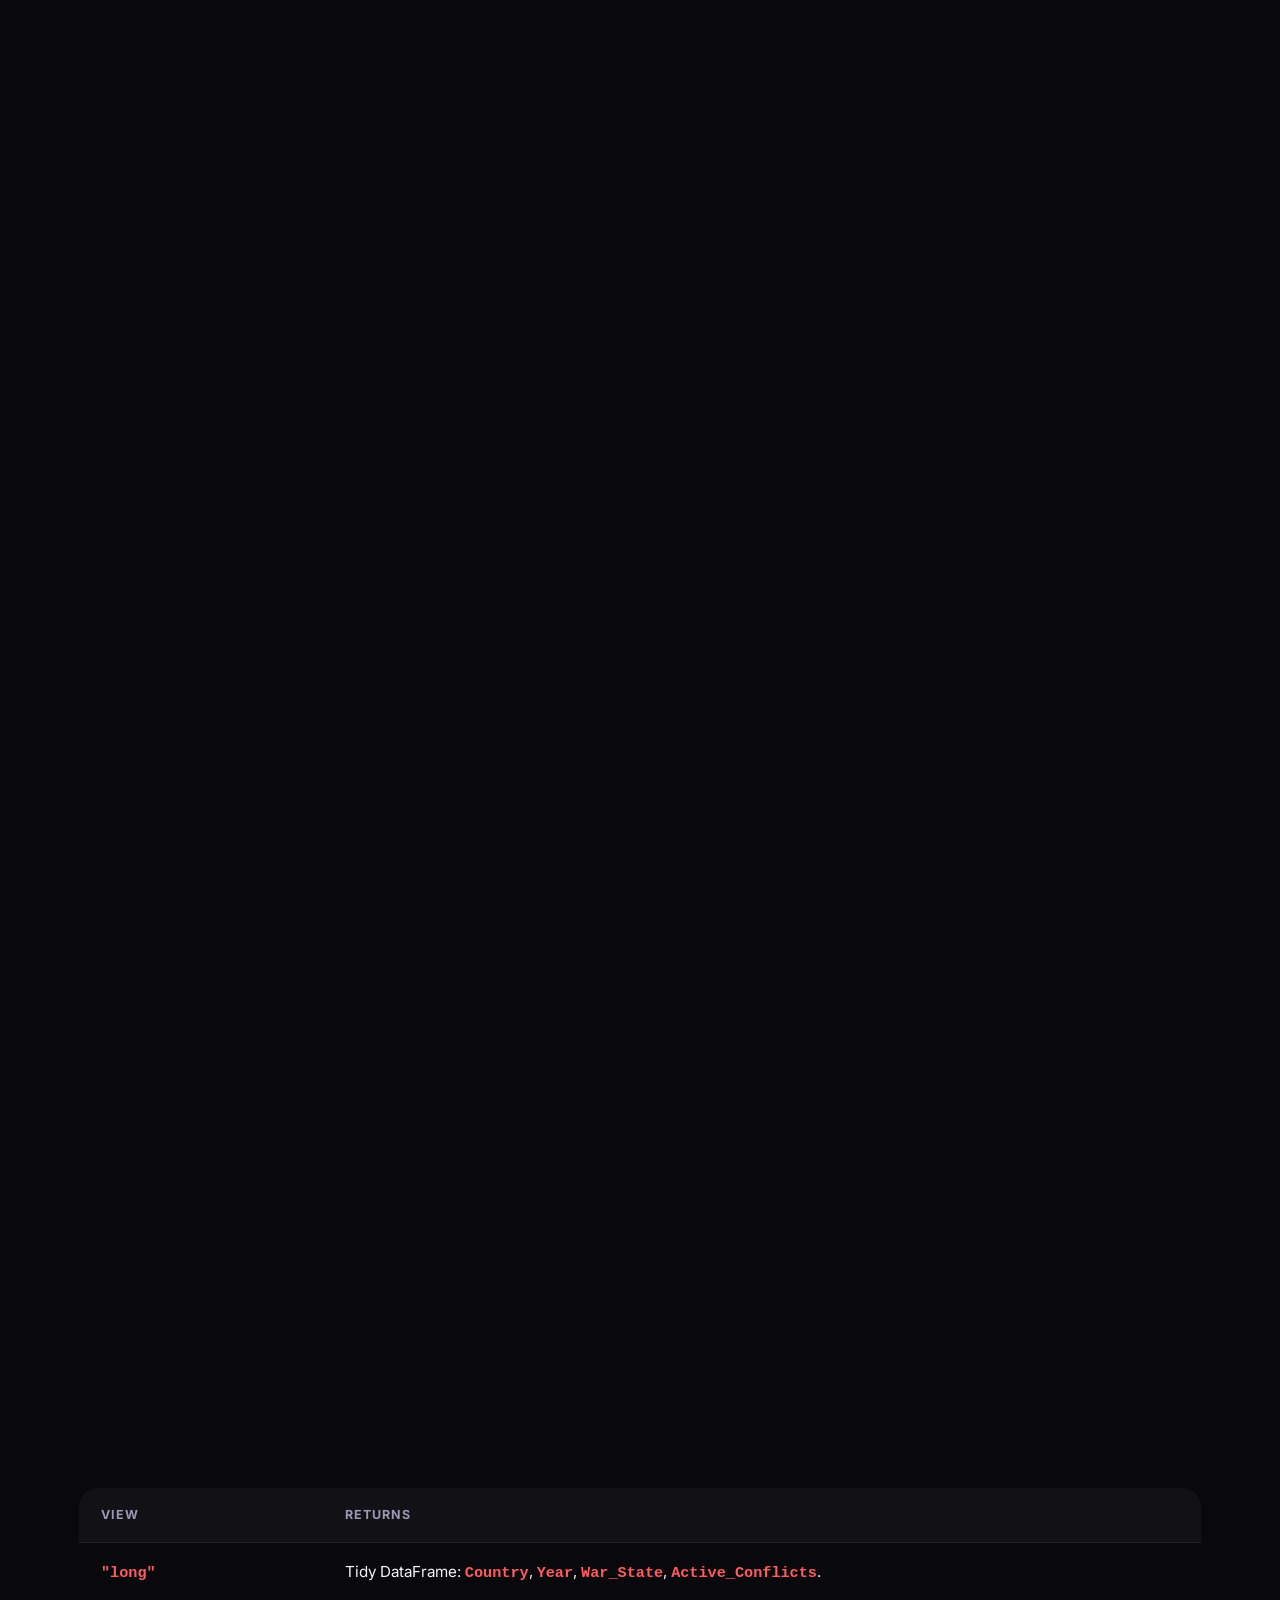
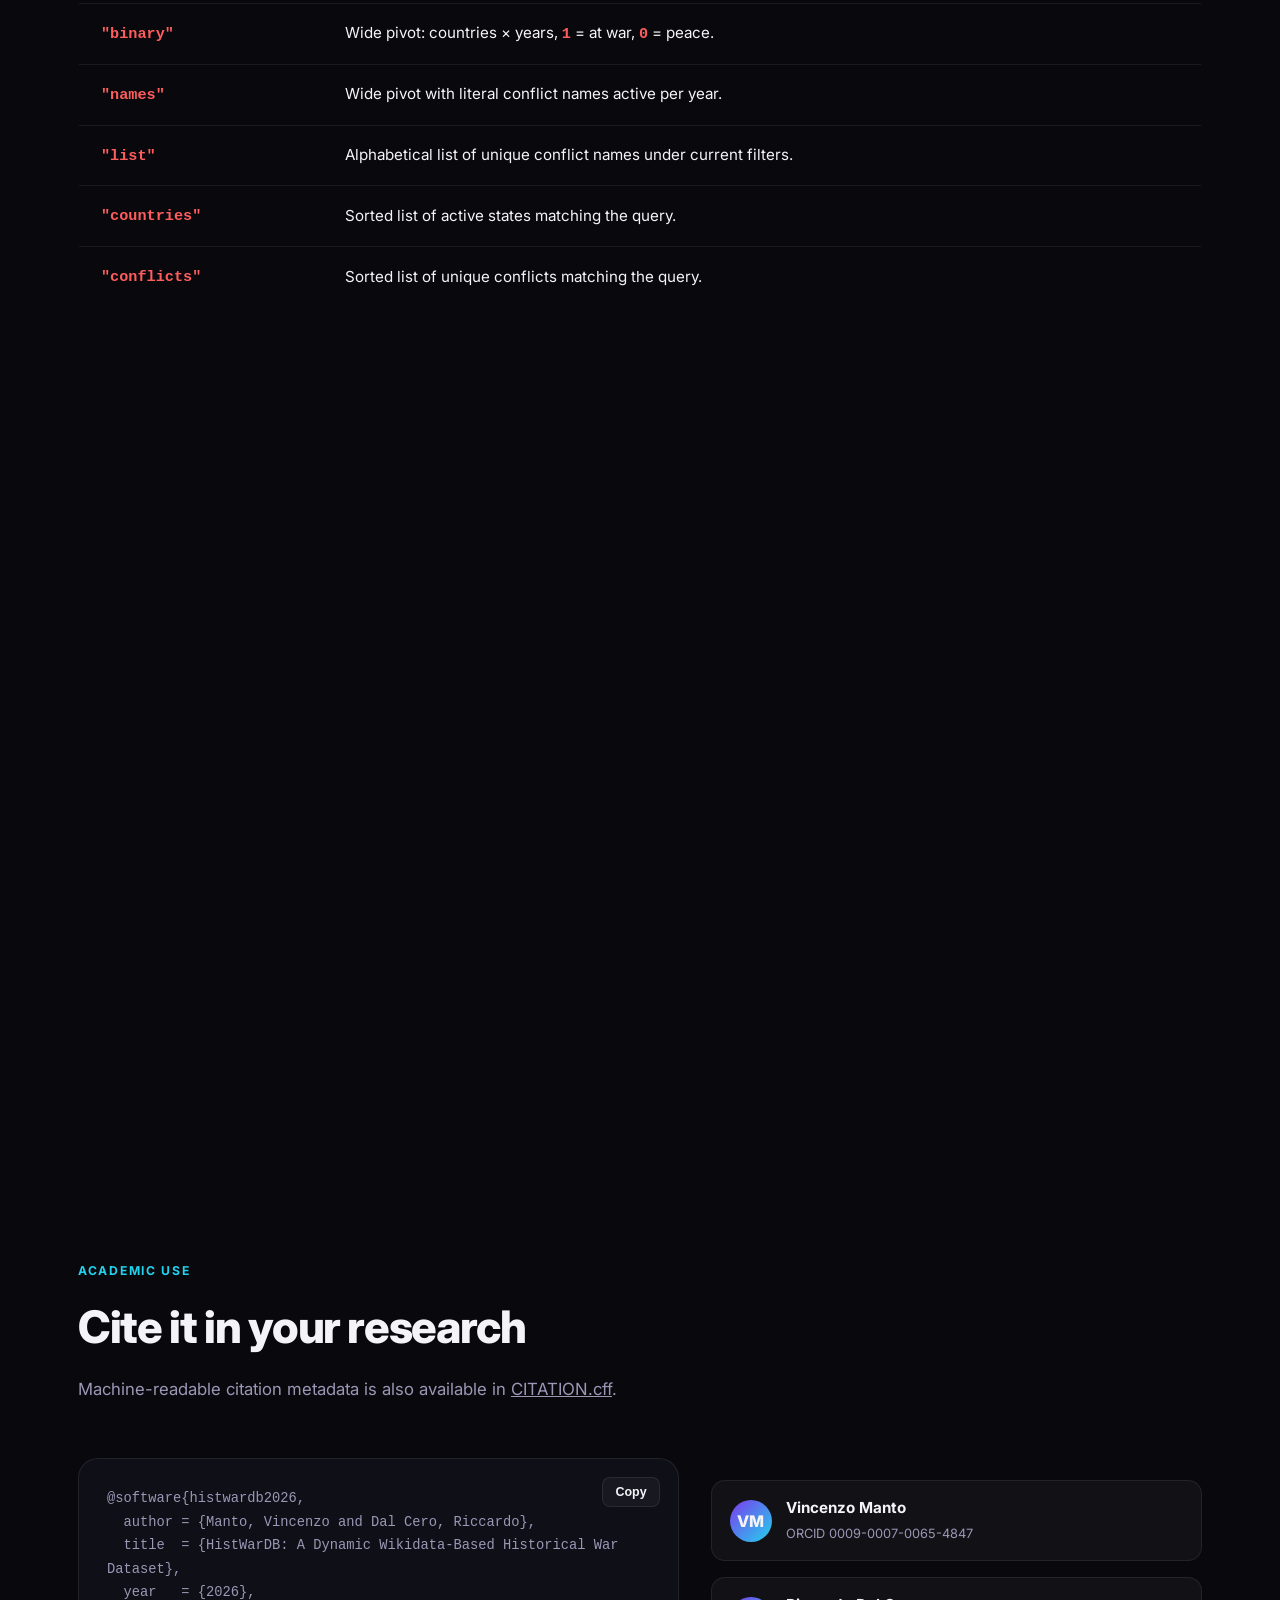
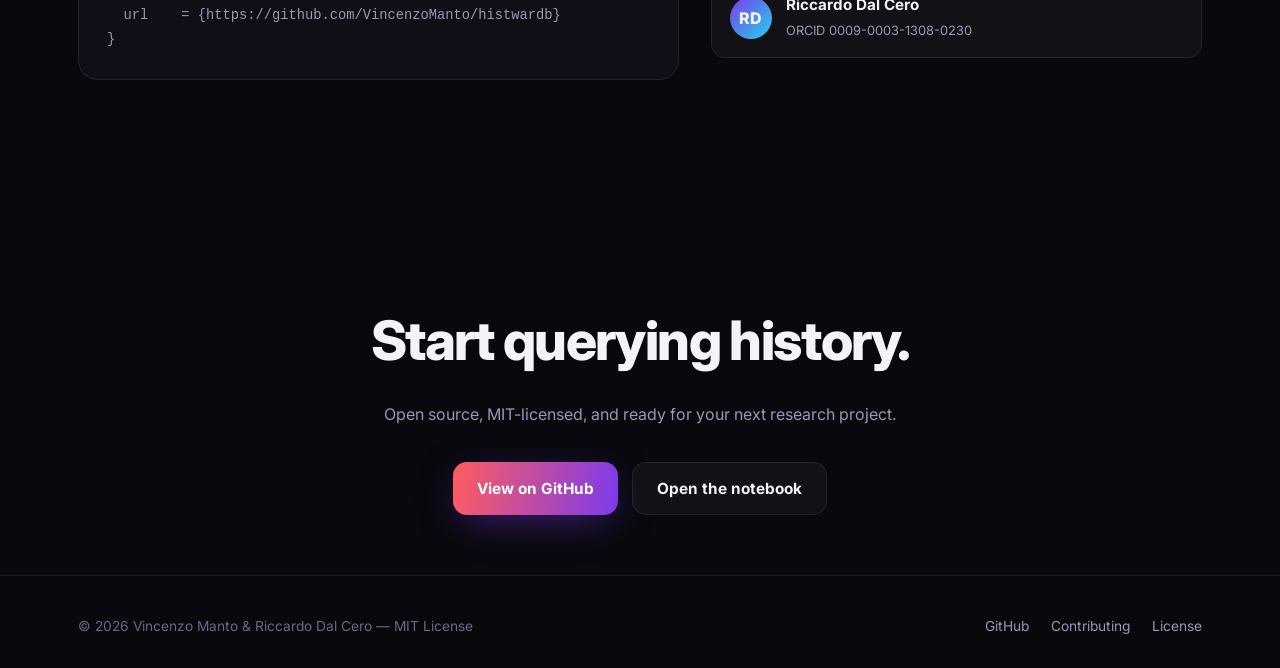
==== commit 2b408c8e: "Put Three Centuries and Infographics first in the home nav" ====
--- a/docs/index.html
+++ b/docs/index.html
@@ -76,13 +76,13 @@
       HistWarDB
     </a>
     <nav class="links">
+      <a href="three-centuries.html">Three Centuries</a>
+      <a href="infographics.html">Infographics</a>
       <a href="#features">Features</a>
       <a href="#quickstart">Quick Start</a>
       <a href="#views">Views</a>
       <a href="#architecture">Architecture</a>
       <a href="#citation">Citation</a>
-      <a href="infographics.html">Infographics</a>
-      <a href="three-centuries.html">Three Centuries</a>
     </nav>
     <a class="nav-cta" href="https://github.com/VincenzoManto/histwardb" rel="noopener">
       ★ GitHub
